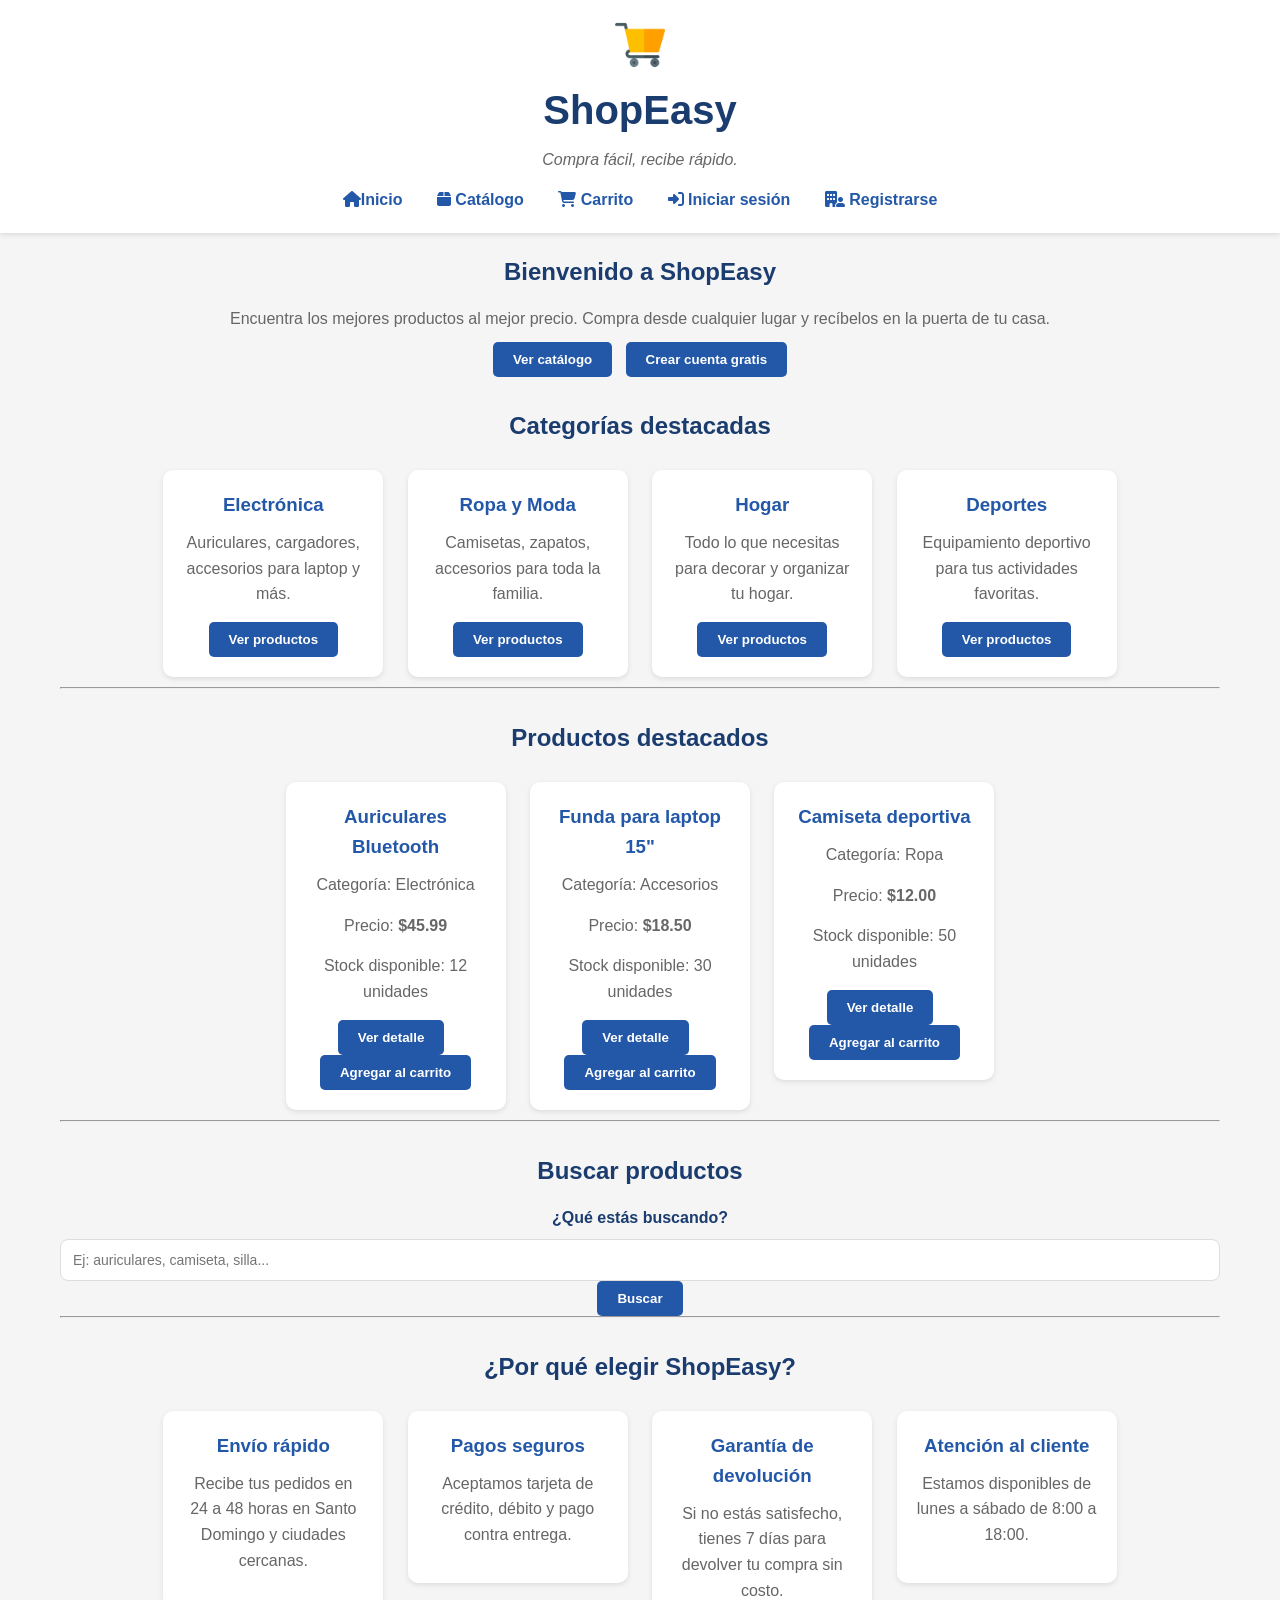
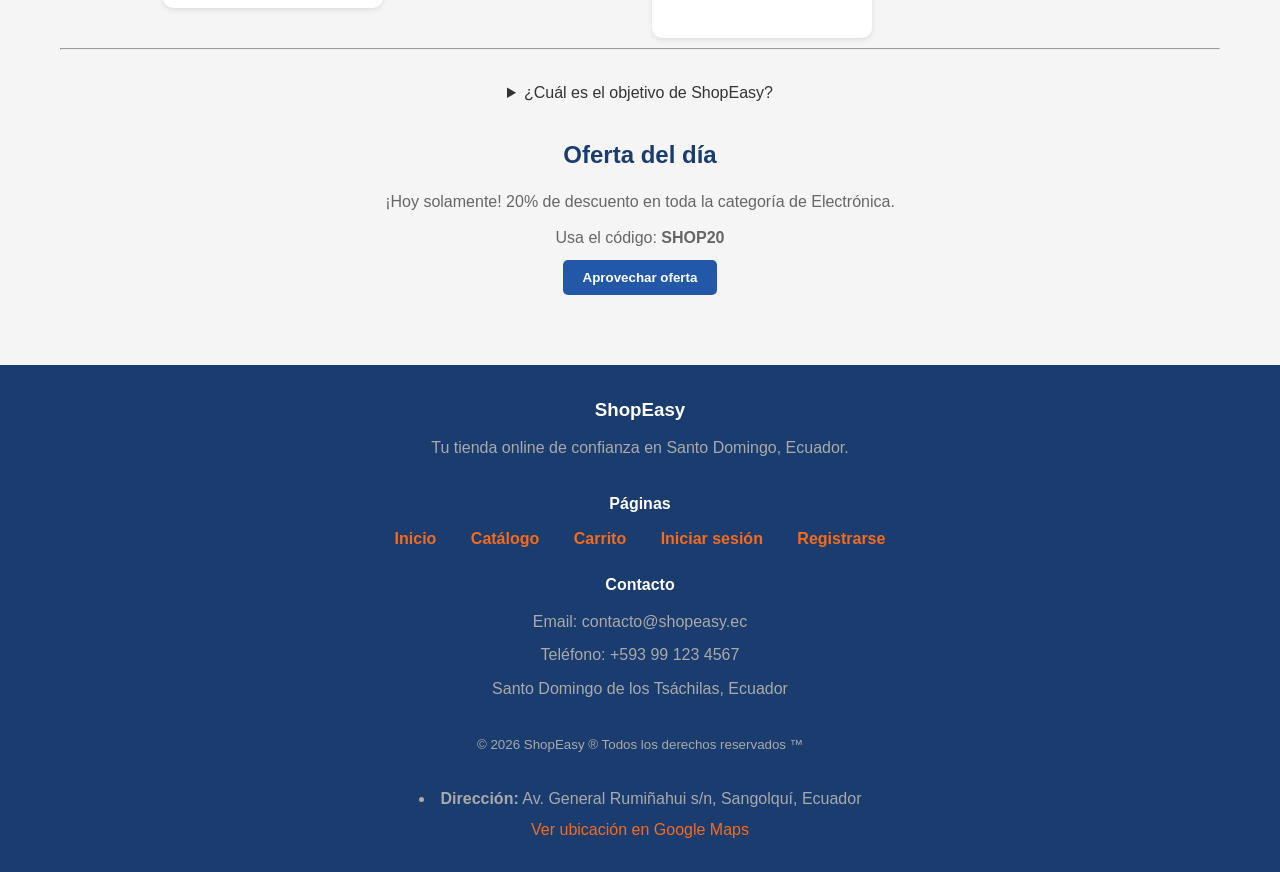
==== home.html @ 2f23898e "Se migra a css externo general.css" ====
<!DOCTYPE html>
<html lang="es">

<head>
  <meta charset="UTF-8" />
  <meta name="viewport" content="width=device-width, initial-scale=1.0" />
  <title>ShopEasy - Página de Inicio</title>
  <link rel="icon" href="/img/icon/carrito-de-compras.png">
  <link rel="stylesheet" href="https://cdnjs.cloudflare.com/ajax/libs/font-awesome/6.5.0/css/all.min.css">
  <link rel="stylesheet" href="../css/general.css">
</head>

<body>

  <!-- ENCABEZADO / NAVEGACIÓN -->
  <header>
    <!-- Icono de carrito pequeño encima del formulario -->
    <div class="logo-contenido">
      <img src="../img/logoCarritoShopEasy.png" alt="Logo carrito ShopEasy" />
    </div>
    <h1>ShopEasy</h1>
    <p><em>Compra fácil, recibe rápido.</em></p>
    <nav>
      <ul>
        <li><a href="#"><i class="fa-solid fa-house"></i>Inicio</a></li>
        <li><a href="../catalogo/catalogo.html"><i class="fa-solid fa-box"></i> Catálogo</a></li>
        <li><a href="../carrito/carrito.html"><i class="fa-solid fa-cart-shopping"></i> Carrito</a></li>
        <li><a href="../login/login.html"><i class="fa-solid fa-right-to-bracket"></i> Iniciar sesión</a></li>
        <li><a href="../registro/registro.html"><i class="fa-solid fa-building-user"></i> Registrarse</a></li>
      </ul>
    </nav>
  </header>

  <!-- CONTENIDO PRINCIPAL -->
  <main>

    <!-- SECCIÓN HERO / BIENVENIDA -->
    <section class="hero">
      <h2>Bienvenido a ShopEasy</h2>
      <p>Encuentra los mejores productos al mejor precio. Compra desde cualquier lugar y recíbelos en la puerta de tu
        casa.</p>
      <button><a href="../catalogo/catalogo.html">Ver catálogo</a></button>
      &nbsp;
      <button><a href="../registro/registro.html">Crear cuenta gratis</a></button>
    </section>

    <!-- SECCIÓN CATEGORÍAS -->
    <section class="categorias">
      <h2>Categorías destacadas</h2>

      <div>
        <article>
          <h3>Electrónica</h3>
          <p>Auriculares, cargadores, accesorios para laptop y más.</p>
          <button><a href="../catalogo/catalogo.html">Ver productos</a></button>
        </article>

        <article>
          <h3>Ropa y Moda</h3>
          <p>Camisetas, zapatos, accesorios para toda la familia.</p>
          <button><a href="../catalogo/catalogo.html">Ver productos</a></button>
        </article>

        <article>
          <h3>Hogar</h3>
          <p>Todo lo que necesitas para decorar y organizar tu hogar.</p>
          <button><a href="../catalogo/catalogo.html">Ver productos</a></button>
        </article>

        <article>
          <h3>Deportes</h3>
          <p>Equipamiento deportivo para tus actividades favoritas.</p>
          <button><a href="../catalogo/catalogo.html">Ver productos</a></button>
        </article>
      </div>
      <hr>
    </section>

    <!-- SECCIÓN PRODUCTOS DESTACADOS -->
    <section class="productos-destacados">
      <h2>Productos destacados</h2>

      <div>
        <article>
          <h3>Auriculares Bluetooth</h3>
          <p>Categoría: Electrónica</p>
          <p>Precio: <strong>$45.99</strong></p>
          <p>Stock disponible: 12 unidades</p>
          <button><a href="#">Ver detalle</a></button>
          &nbsp;
          <button><a href="#carrito.html?agregar=501">Agregar al carrito</a></button>
        </article>

        <article>
          <h3>Funda para laptop 15"</h3>
          <p>Categoría: Accesorios</p>
          <p>Precio: <strong>$18.50</strong></p>
          <p>Stock disponible: 30 unidades</p>
          <button><a href="#">Ver detalle</a></button>
          &nbsp;
          <button><a href="#carrito.html?agregar=501">Agregar al carrito</a></button>
        </article>

        <article>
          <h3>Camiseta deportiva</h3>
          <p>Categoría: Ropa</p>
          <p>Precio: <strong>$12.00</strong></p>
          <p>Stock disponible: 50 unidades</p>
          <button><a href="#">Ver detalle</a></button>
          &nbsp;
          <button><a href="#carrito.html?agregar=501">Agregar al
              carrito</a></button>
        </article>
      </div>
      <hr />
    </section>

    <!-- SECCIÓN BÚSQUEDA -->
    <section class="busqueda-home">
      <h2>Buscar productos</h2>
      <form action="../catalogo/catalogo.html" method="get">
        <label for="busqueda">¿Qué estás buscando?</label>
        <input type="search" id="busqueda" name="q" placeholder="Ej: auriculares, camiseta, silla..." />
        <button type="submit">Buscar</button>
      </form>
      <hr />
    </section>

    <!-- SECCIÓN POR QUÉ ELEGIRNOS -->
    <section class="seccion-elegirnos-home">
      <h2>¿Por qué elegir ShopEasy?</h2>

      <div>
        <article>
          <h3>Envío rápido</h3>
          <p>Recibe tus pedidos en 24 a 48 horas en Santo Domingo y ciudades cercanas.
          </p>
        </article>

        <article>
          <h3>Pagos seguros</h3>
          <p>Aceptamos tarjeta de crédito, débito y pago contra entrega.</p>
        </article>

        <article>
          <h3>Garantía de devolución</h3>
          <p>Si no estás satisfecho, tienes 7 días para devolver tu compra sin costo.
          </p>
        </article>

        <article>
          <h3>Atención al cliente</h3>
          <p>Estamos disponibles de lunes a sábado de 8:00 a 18:00.</p>
        </article>
      </div>
      <hr />
    </section>

    <!-- SECCIÓN INFORMACIÓN -->
    <section>
      <details>
        <summary>¿Cuál es el objetivo de ShopEasy?</summary>

        <p>
          El presente proyecto tiene como objetivo facilitar las compras online
          de forma rápida, segura y accesible para todos los usuarios.
        </p>
      </details>
    </section>

    <!-- SECCIÓN OFERTA ESPECIAL -->
    <section class="seccion-oferta-home">
      <h2>Oferta del día</h2>
      <p>¡Hoy solamente! 20% de descuento en toda la categoría de Electrónica.</p>
      <p>Usa el código: <strong>SHOP20</strong></p>
      <button><a href="../catalogo/catalogo.html?categoria=electronica">Aprovechar oferta</a></button>
    </section>

  </main>

  <!-- PIE DE PÁGINA -->
  <footer>
    <section class="footer-home">
      <h3>ShopEasy</h3>
      <p>Tu tienda online de confianza en Santo Domingo, Ecuador.</p>
    </section>

    <nav>
      <h4>Páginas</h4>
      <ul>
        <li><a href="#">Inicio</a></li>
        <li><a href="../catalogo/catalogo.html">Catálogo</a></li>
        <li><a href="../carrito/carrito.html">Carrito</a></li>
        <li><a href="../login/login.html">Iniciar sesión</a></li>
        <li><a href="../registro/registro.html">Registrarse</a></li>
      </ul>
    </nav>

    <section>
      <h4>Contacto</h4>
      <address>
        <p>Email: <a href="mailto:contacto@shopeasy.ec">contacto@shopeasy.ec</a></p>
        <p>Teléfono: <a href="tel:+593991234567">+593 99 123 4567</a></p>
        <p>Santo Domingo de los Tsáchilas, Ecuador</p>
      </address>
    </section>

    <small>
      <p>
        &copy; 2026 ShopEasy &reg; Todos los derechos reservados &trade;
      </p>
    </small>
    <br>
    <li><strong>Dirección:</strong> Av. General Rumiñahui s/n, Sangolquí, Ecuador</li>
    <a href="https://maps.app.goo.gl/a683TKhX5CdoCRYu8" target="_blank"> Ver ubicación en Google Maps</a>
  </footer>

</body>

</html>
---- css/general.css ----
/* ============================================================
   PALETA DE COLORES — ShopEasy
   ============================================================

   COLORES PRINCIPALES
   #2a1a6e   Morado principal     → logo, encabezados destacados
   #1a3c6e   Azul principal       → header, footer, h2
   #2358a8   Azul medio           → nav links, h3, botones secundarios
   #f76b1c   Naranja              → botón principal, hover, borde footer
   #5b2ae8   Morado hover         → efecto hover en elementos morados

   COLORES SECUNDARIOS
   #f0f4ff   Azul claro           → fondos de sección suaves
   #f3f0ff   Lila claro           → fondos alternativos suaves

   COLORES DE ESTADO
   #1a6b35   Verde                → precios, "en stock", badge disponible
   #d4edda   Verde fondo          → fondo badge disponible
   #c0392b   Rojo                 → eliminar, campos obligatorios, badge agotado
   #f8d7da   Rojo fondo           → fondo badge agotado
   #856404   Amarillo             → badge "últimas unidades"
   #fff3cd   Amarillo fondo       → fondo badge últimas unidades

   ESCALA DE GRISES
   #f5f5f5   Fondo                → fondo body
   #dddddd   Borde                → bordes de inputs, tablas
   #eeeeee   Borde suave          → separadores, divisores
   #333333   Texto                → texto principal
   #666666   Texto secundario     → párrafos, descripciones
   #888888   Texto suave          → figcaption, placeholders
   #aaaaaa   Texto disabled       → elementos deshabilitados

   ============================================================ */

/* ============================================================
   BLOQUE 1: CONFIGURACIÓN GENERAL
   Selector universal, body, fuente, fondo, color e interlineado.
   ============================================================ */

* {
    box-sizing: border-box;
    margin: 0;
    padding: 0;
}

body {
    font-family: Arial, Helvetica, sans-serif;
    background-color: #f5f5f5;
    color: #333333;
    line-height: 1.6;
}

/* ============================================================
   BLOQUE 2: TÍTULOS, PÁRRAFOS Y ENLACES
   Estilos para h1, h2, h3, p, a y a:hover.
   ============================================================ */

h1 {
    font-size: 2.5em;
    color: #1a3c6e;
    margin-bottom: 5px;
}

h2 {
    color: #1a3c6e;
    margin-bottom: 15px;
}

h3 {
    color: #2358a8;
    margin-bottom: 10px;
}

h4 {
    margin-bottom: 10px;
}

p {
    margin-bottom: 10px;
    color: #666666;
}

a {
    color: #2358a8;
    text-decoration: none;
}

a:hover {
    color: #f76b1c;
    text-decoration: underline;
}

/* ============================================================
   BLOQUE 3: ELEMENTOS SEMÁNTICOS PRINCIPALES
   Estilos para header, nav, main, section, article, aside y footer.
   ============================================================ */

header {
    background-color: #ffffff;
    padding: 20px;
    text-align: center;
    box-shadow: 0 2px 5px #dddddd;
}

header p {
    color: #666666;
    font-style: italic;
    margin-bottom: 15px;
}

main {
    max-width: 1200px;
    margin: 0 auto;
    padding: 20px;
    text-align: center;
}

section {
    margin-bottom: 30px;
}

article {
    background-color: #ffffff;
    padding: 20px;
    border-radius: 10px;
    box-shadow: 0 2px 5px #dddddd;
}

aside {
    background-color: #ffffff;
    padding: 15px;
    border-radius: 10px;
    box-shadow: 0 2px 5px #dddddd;
    width: 280px;
}

footer {
    background-color: #1a3c6e;
    color: #ffffff;
    padding: 30px 20px;
    margin-top: 20px;
    text-align: center;
}

/* ============================================================
   BLOQUE 4: MENÚ DE NAVEGACIÓN
   Estilos para nav, nav a y nav a:hover.
   ============================================================ */

nav ul {
    list-style: none;
    padding: 0;
    margin: 0;
}

nav li {
    display: inline;
    margin: 0 15px;
}

nav a {
    color: #2358a8;
    text-decoration: none;
    font-weight: bold;
}

nav a:hover {
    color: #f76b1c;
    text-decoration: none;
}

footer nav {
    margin-bottom: 20px;
}

footer nav a {
    color: #f76b1c;
}

footer nav a:hover {
    color: #ffffff;
}

/* ============================================================
   BLOQUE 5: CONTENIDO Y SECCIONES
   Estilos para main, section, article y aside.
   ============================================================ */

section article {
    width: 220px;
    display: inline-block;
    vertical-align: top;
    margin: 10px;
}

section article h3 {
    color: #2358a8;
    margin-bottom: 10px;
}

section article p {
    color: #666666;
    margin-bottom: 15px;
}

aside h2 {
    color: #1a3c6e;
    border-bottom: 2px solid #f76b1c;
    padding-bottom: 5px;
}

aside h3 {
    color: #2358a8;
    margin-bottom: 10px;
}

/* ============================================================
   BLOQUE 6: IMÁGENES Y MULTIMEDIA
   Estilos para img, figure, figcaption, video, audio e iframe.
   ============================================================ */

img {
    width: 50px;
    max-width: 100%;
    height: 50px;
    border-radius: 5px;
    display: flexbox;
}

figure {
    margin: 15px 0;
    text-align: center;
}

figcaption {
    font-size: 0.85em;
    color: #888888;
    margin-top: 6px;
    font-style: italic;
}

figure img {
    margin: 0 auto;
    width: 50px;
    height: 50px;
}

video {
    max-width: 100%;
    border-radius: 8px;
    display: block;
    margin: 10px auto;
}

audio {
    width: 100%;
    margin: 10px 0;
}

iframe {
    width: 100%;
    border: none;
    border-radius: 8px;
}

/* ============================================================
   BLOQUE 7: LISTAS
   Estilos para ul, ol y li.
   ============================================================ */

ul {
    list-style: none;
    padding: 0;
    margin: 0;
}

ol {
    padding-left: 20px;
    margin-bottom: 10px;
}

li {
    margin-bottom: 5px;
    color: #aaaaaa;
    line-height: 1.6;
}

/* ============================================================
   BLOQUE 8: FORMULARIOS
   Estilos para form, label, input, textarea, select y button.
   ============================================================ */

form {
    width: 100%;
}

label {
    display: block;
    font-weight: bold;
    color: #1a3c6e;
    margin-bottom: 8px;
    cursor: pointer;
}

input {
    padding: 12px;
    border: 1px solid #dddddd;
    border-radius: 8px;
    font-size: 14px;
    font-family: inherit;
    background-color: #ffffff;
    color: #333333;
    width: 100%;
    box-sizing: border-box;
}

input:hover {
    border-color: #2358a8;
}

textarea {
    width: 100%;
    padding: 12px;
    border: 1px solid #dddddd;
    border-radius: 8px;
    font-size: 14px;
    font-family: inherit;
    background-color: #ffffff;
    color: #333333;
    resize: vertical;
    min-height: 80px;
    box-sizing: border-box;
}

textarea:hover {
    border-color: #2358a8;
}

select {
    width: 100%;
    padding: 12px;
    border: 1px solid #dddddd;
    border-radius: 8px;
    font-family: inherit;
    background-color: #ffffff;
    color: #333333;
    cursor: pointer;
    box-sizing: border-box;
}

select:hover {
    border-color: #2358a8;
}

button {
    background-color: #2358a8;
    color: #ffffff;
    border: none;
    padding: 10px 20px;
    border-radius: 5px;
    font-family: inherit;
    font-weight: bold;
    cursor: pointer;
}

button a {
    color: #ffffff;
}

button:hover {
    background-color: #1a3c6e;
}


fieldset {
    border: 2px solid #eeeeee;
    border-radius: 10px;
    padding: 20px;
    margin-bottom: 25px;
}

legend {
    font-weight: bold;
    color: #1a3c6e;
    padding: 0 10px;
}

/* ============================================================
   BLOQUE 9: TABLAS
   Estilos para table, thead, tbody, tr, th y td.
   ============================================================ */

table {
    width: 100%;
    border-collapse: collapse;
    background-color: #ffffff;
    border-radius: 10px;
    overflow: hidden;
    box-shadow: 0 2px 8px #dddddd;
    margin-bottom: 20px;
}

thead {
    background-color: #2358a8;
    color: #ffffff;
}

thead th {
    padding: 12px;
    text-align: left;
    color: #ffffff;
}

tbody tr {
    border-bottom: 1px solid #dddddd;
}

tbody tr:hover {
    background-color: #f0f4ff;
}

th {
    font-weight: bold;
    padding: 12px;
    color: #1a3c6e;
    text-align: left;
}

td {
    padding: 12px;
    color: #666666;
}

/* ============================================================
   BLOQUE 10: PIE DE PÁGINA
   Estilos para footer, footer p y footer address.
   ============================================================ */

footer h3 {
    color: #ffffff;
    margin-bottom: 10px;
}

footer h4 {
    color: #ffffff;
    margin-bottom: 10px;
}

footer p {
    color: #aaaaaa;
    margin-bottom: 5px;
}

footer a {
    color: #f76b1c;
    text-decoration: none;
}

footer a:hover {
    color: #ffffff;
    text-decoration: underline;
}

footer address {
    font-style: normal;
    color: #aaaaaa;
    line-height: 1.8;
}

footer address a {
    color: #aaaaaa;
}

footer address a:hover {
    color: #f76b1c;
}

footer small {
    color: #aaaaaa;
}
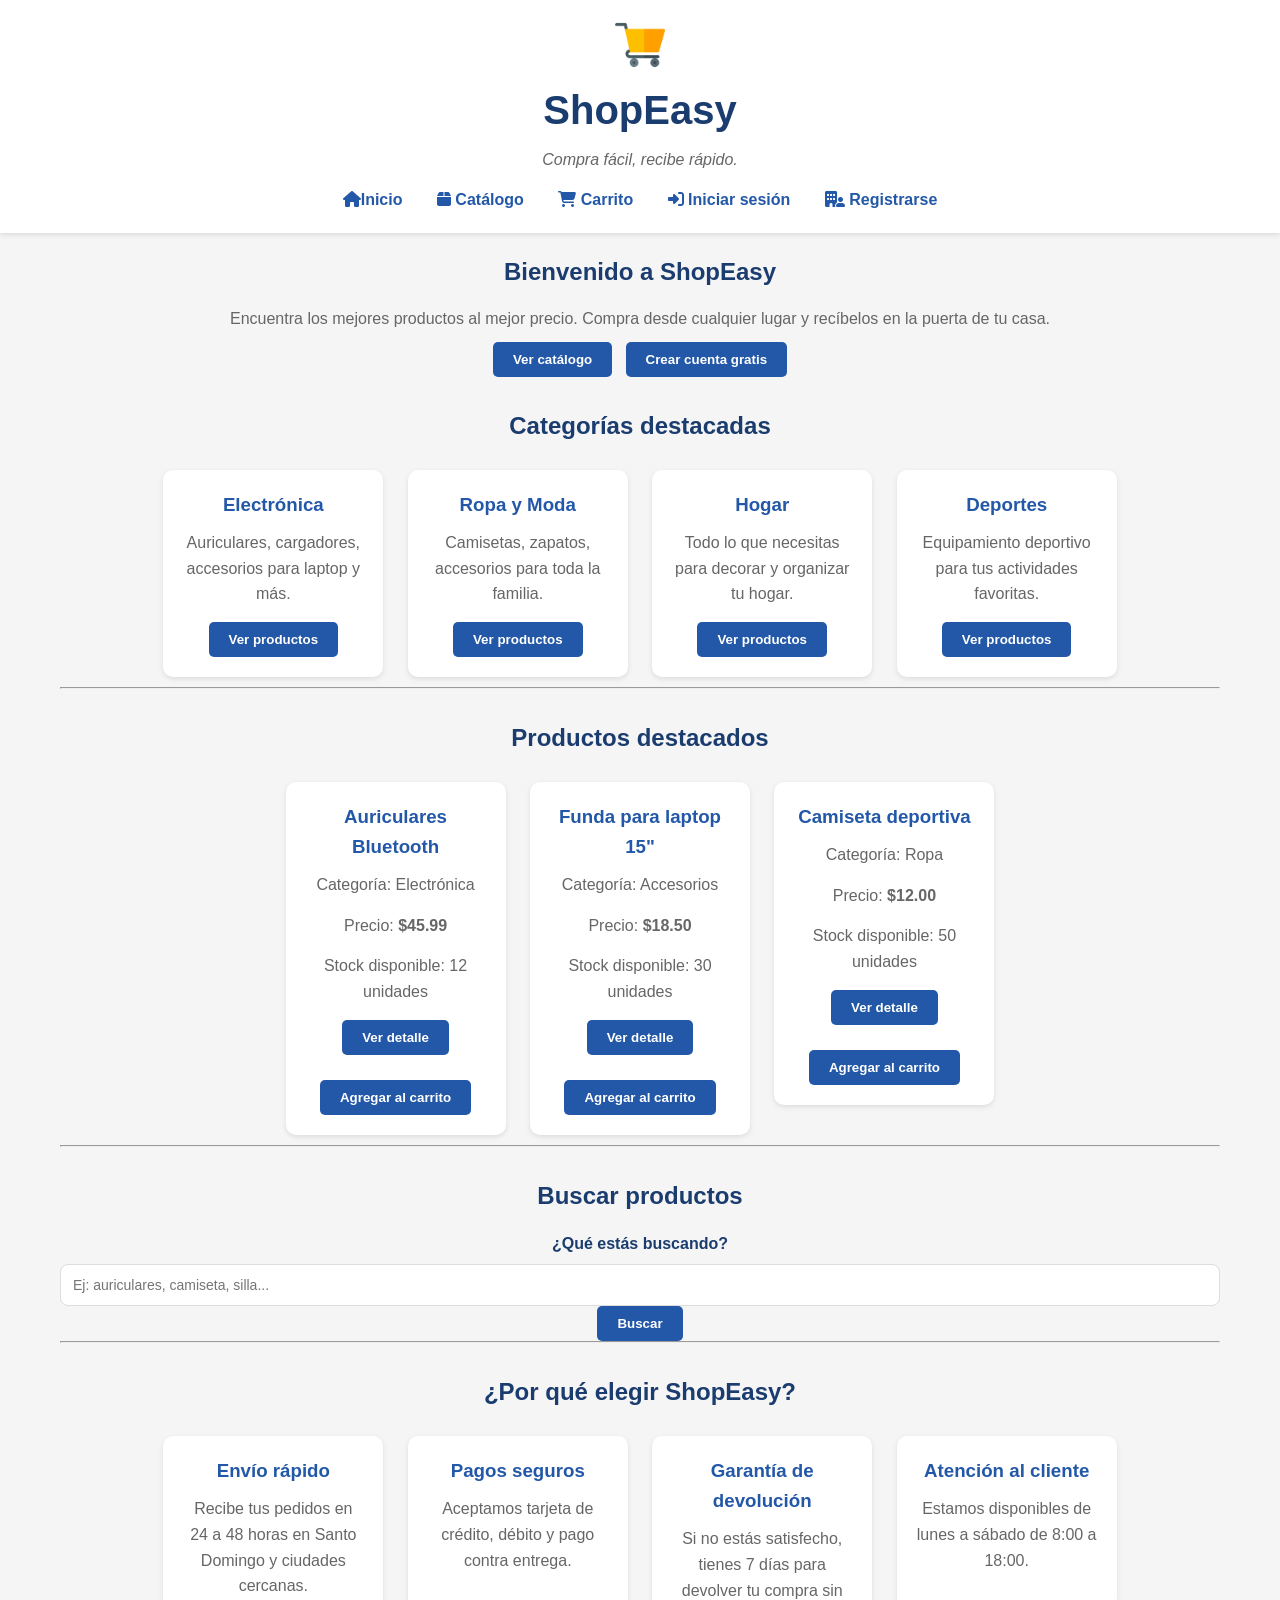
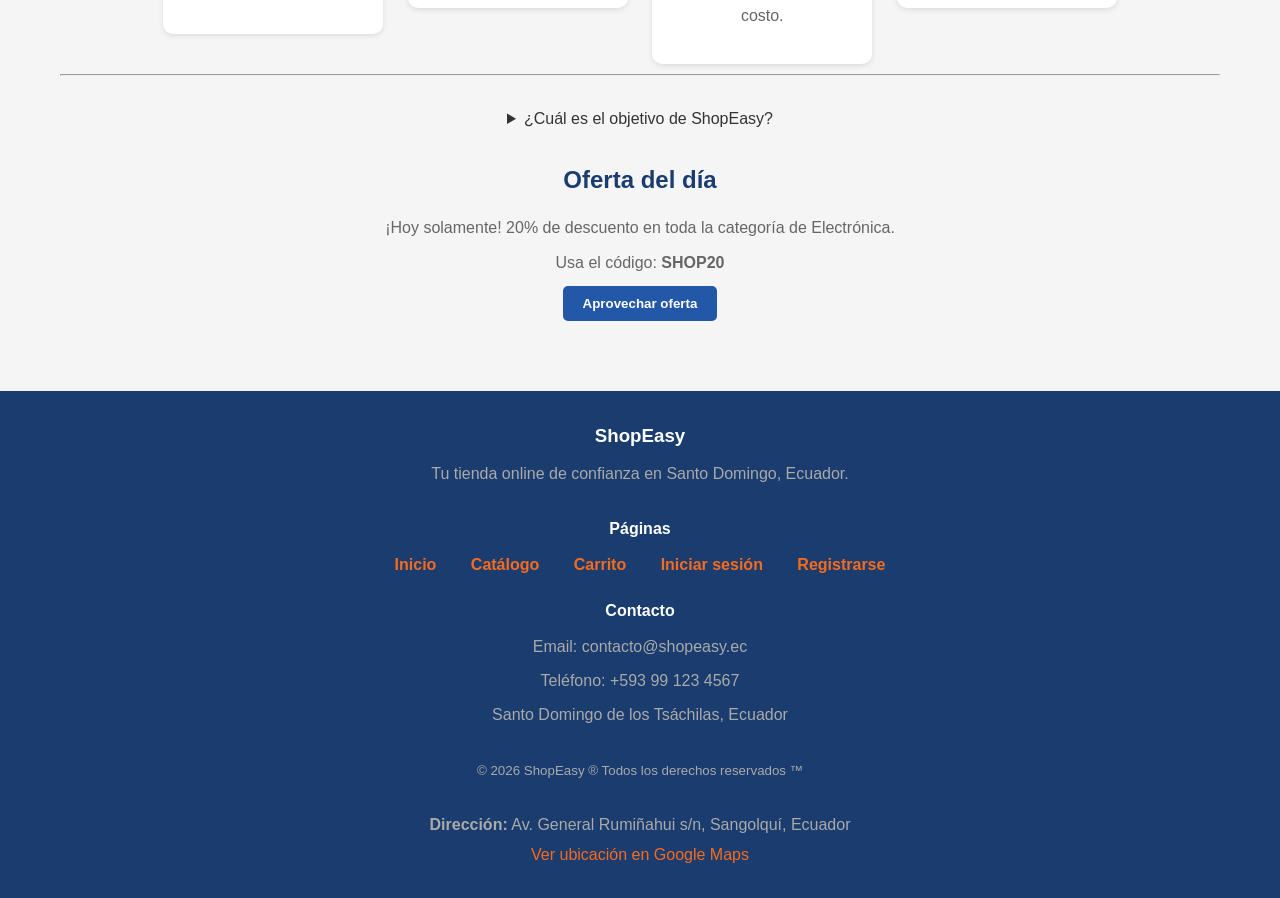
==== commit 94a9be23: "Mejoras en css" ====
--- a/home.html
+++ b/home.html
@@ -7,7 +7,7 @@
   <title>ShopEasy - Página de Inicio</title>
   <link rel="icon" href="/img/icon/carrito-de-compras.png">
   <link rel="stylesheet" href="https://cdnjs.cloudflare.com/ajax/libs/font-awesome/6.5.0/css/all.min.css">
-  <link rel="stylesheet" href="../css/general.css">
+  <link rel="stylesheet" href="css/general.css">
 </head>
 
 <body>
@@ -86,8 +86,7 @@
           <p>Categoría: Electrónica</p>
           <p>Precio: <strong>$45.99</strong></p>
           <p>Stock disponible: 12 unidades</p>
-          <button><a href="#">Ver detalle</a></button>
-          &nbsp;
+          <button><a href="#">Ver detalle</a></button><br><br>
           <button><a href="#carrito.html?agregar=501">Agregar al carrito</a></button>
         </article>
 
@@ -96,8 +95,7 @@
           <p>Categoría: Accesorios</p>
           <p>Precio: <strong>$18.50</strong></p>
           <p>Stock disponible: 30 unidades</p>
-          <button><a href="#">Ver detalle</a></button>
-          &nbsp;
+          <button><a href="#">Ver detalle</a></button><br><br>
           <button><a href="#carrito.html?agregar=501">Agregar al carrito</a></button>
         </article>
 
@@ -106,10 +104,8 @@
           <p>Categoría: Ropa</p>
           <p>Precio: <strong>$12.00</strong></p>
           <p>Stock disponible: 50 unidades</p>
-          <button><a href="#">Ver detalle</a></button>
-          &nbsp;
-          <button><a href="#carrito.html?agregar=501">Agregar al
-              carrito</a></button>
+          <button><a href="#">Ver detalle</a></button><br><br>
+          <button><a href="#carrito.html?agregar=501">Agregar al carrito</a></button>
         </article>
       </div>
       <hr />
--- a/css/general.css
+++ b/css/general.css
@@ -283,6 +283,7 @@
     margin-bottom: 5px;
     color: #aaaaaa;
     line-height: 1.6;
+    list-style: none;
 }
 
 /* ============================================================
@@ -295,7 +296,7 @@
 }
 
 label {
-    display: block;
+    display: inline-block;
     font-weight: bold;
     color: #1a3c6e;
     margin-bottom: 8px;
@@ -312,10 +313,6 @@
     color: #333333;
     width: 100%;
     box-sizing: border-box;
-}
-
-input:hover {
-    border-color: #2358a8;
 }
 
 textarea {
@@ -377,12 +374,17 @@
     border-radius: 10px;
     padding: 20px;
     margin-bottom: 25px;
+    display: block;
 }
 
 legend {
     font-weight: bold;
     color: #1a3c6e;
     padding: 0 10px;
+}
+
+abbr {
+    color: #bb0000;
 }
 
 /* ============================================================
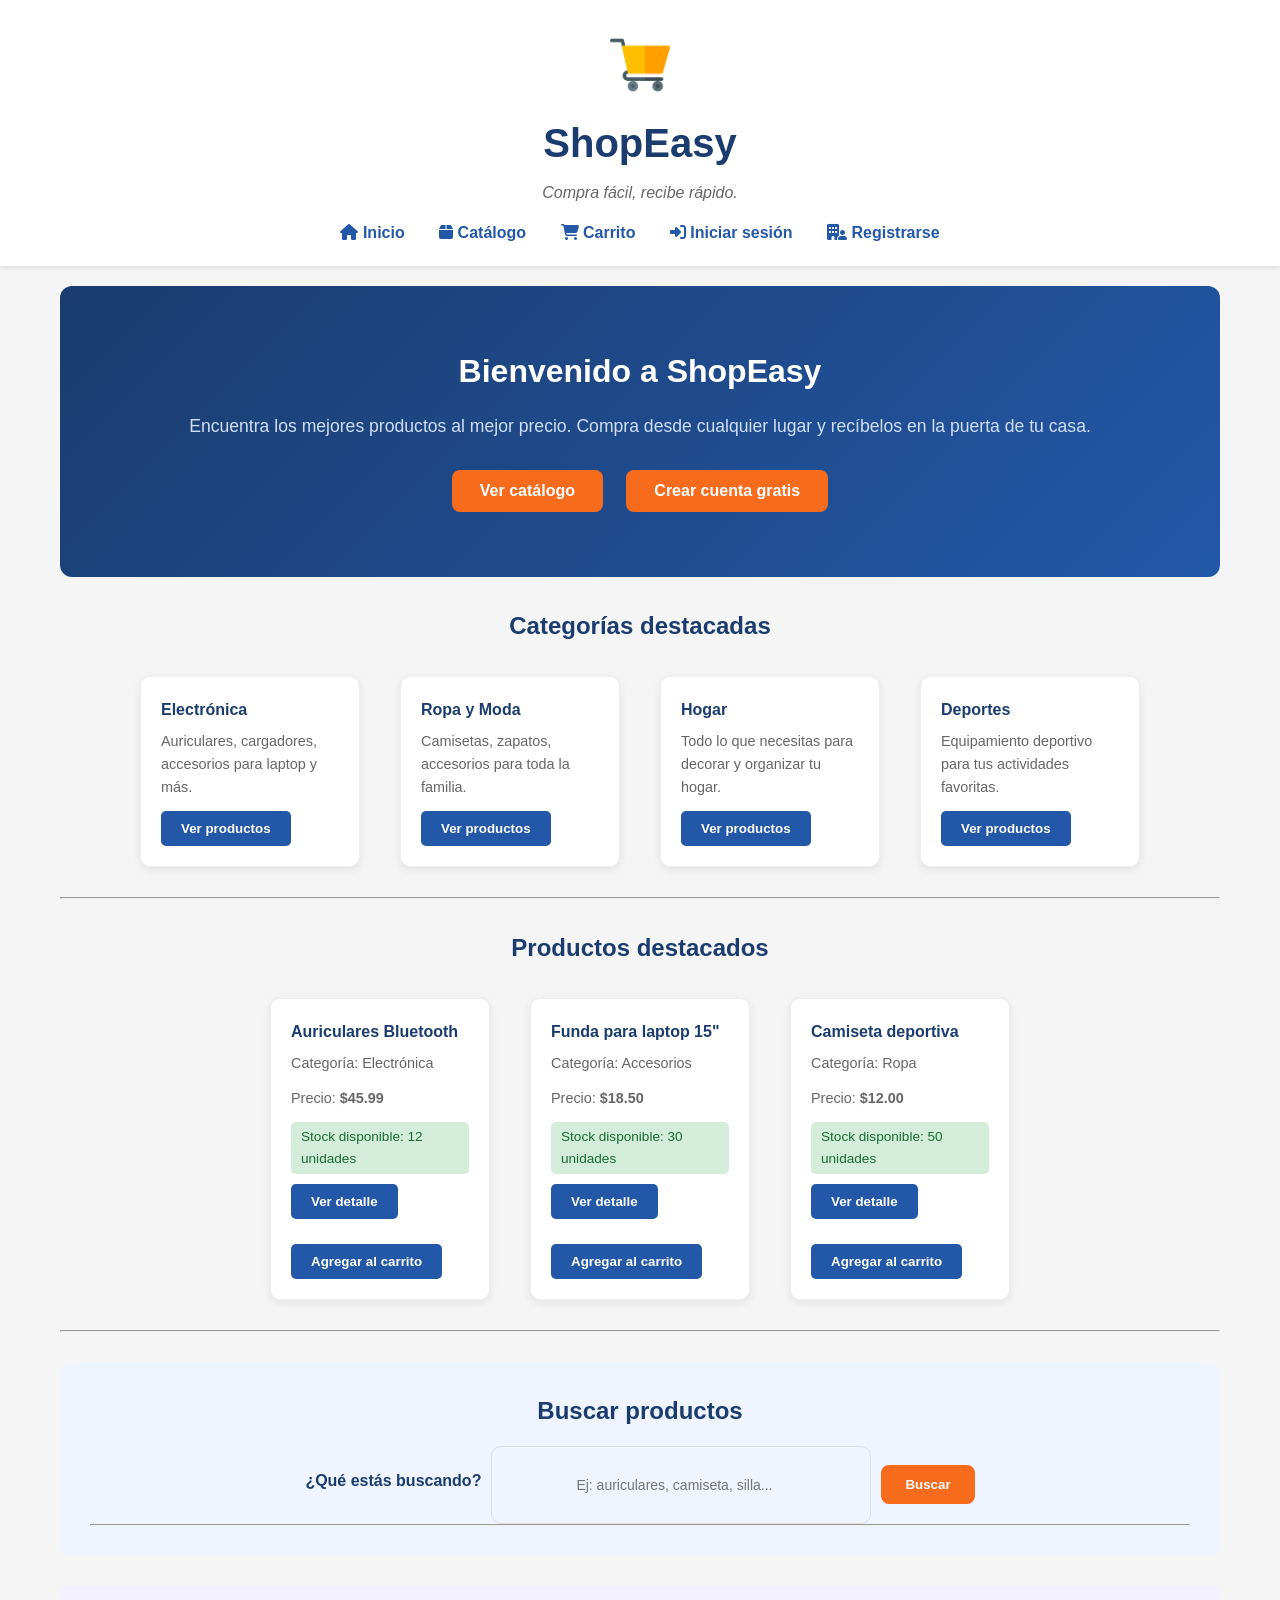
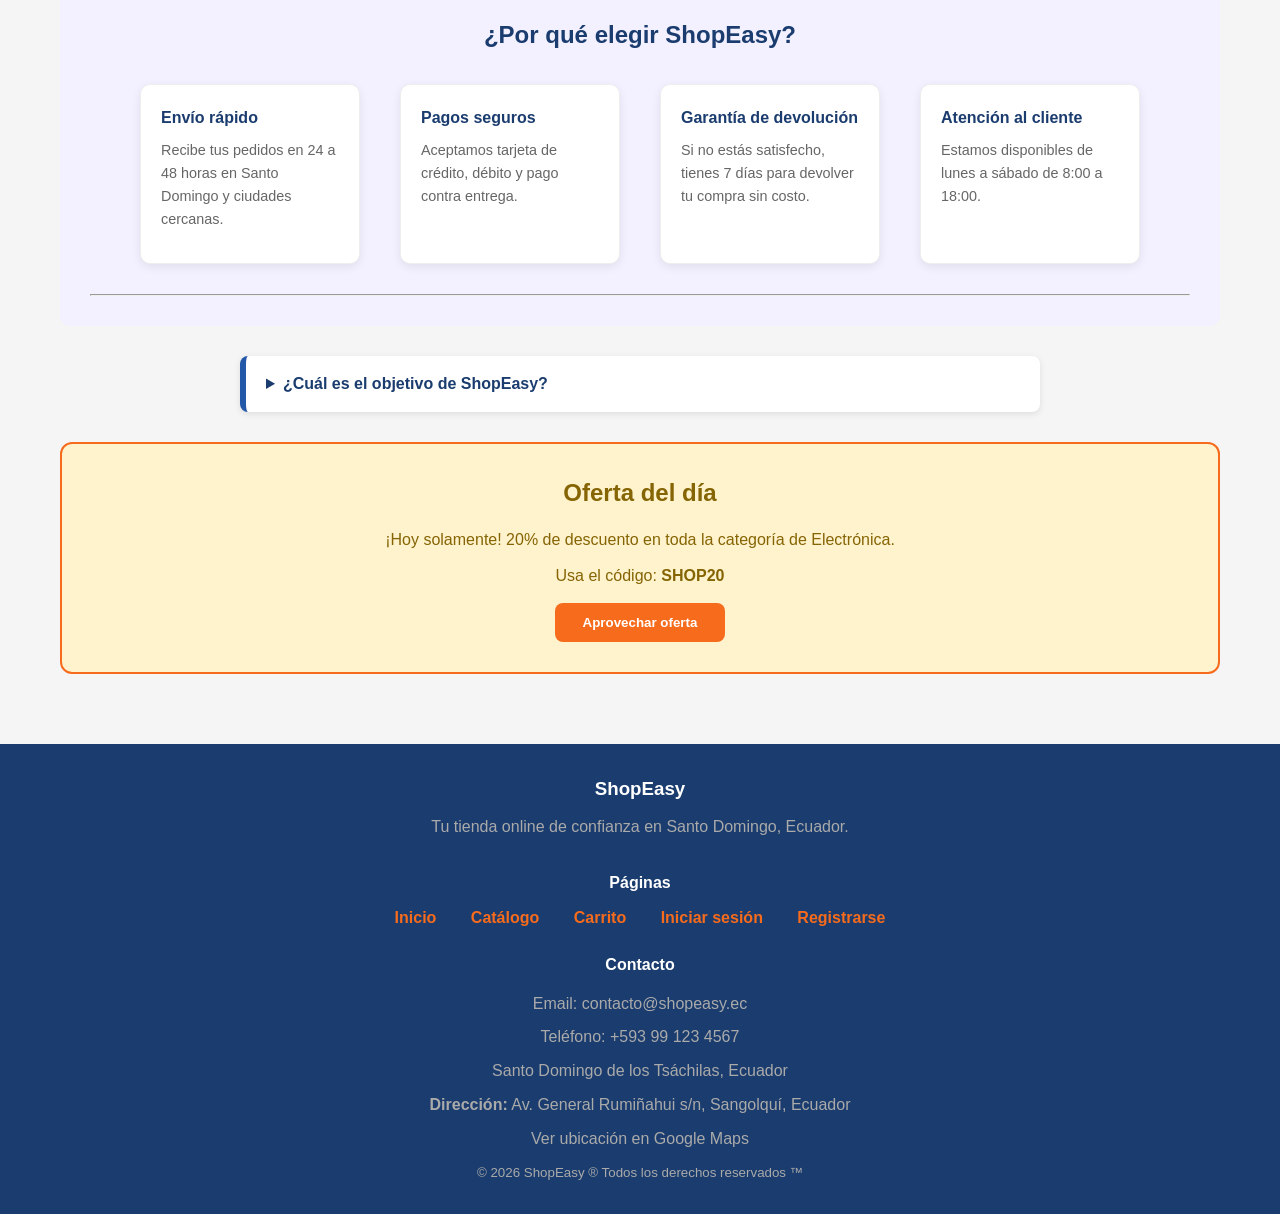
==== commit 9e275abc: "Se crean los css para cada html partiendo del general" ====
--- a/home.html
+++ b/home.html
@@ -5,28 +5,28 @@
   <meta charset="UTF-8" />
   <meta name="viewport" content="width=device-width, initial-scale=1.0" />
   <title>ShopEasy - Página de Inicio</title>
-  <link rel="icon" href="/img/icon/carrito-de-compras.png">
+  <link rel="icon" href="img/icon/carrito-de-compras.png">
   <link rel="stylesheet" href="https://cdnjs.cloudflare.com/ajax/libs/font-awesome/6.5.0/css/all.min.css">
   <link rel="stylesheet" href="css/general.css">
+  <link rel="stylesheet" href="css/home.css">
 </head>
 
 <body>
 
   <!-- ENCABEZADO / NAVEGACIÓN -->
   <header>
-    <!-- Icono de carrito pequeño encima del formulario -->
-    <div class="logo-contenido">
-      <img src="../img/logoCarritoShopEasy.png" alt="Logo carrito ShopEasy" />
-    </div>
+    <figure class="logo-contenido">
+      <img src="img/logoCarritoShopEasy.png" alt="Logo carrito ShopEasy" />
+    </figure>
     <h1>ShopEasy</h1>
     <p><em>Compra fácil, recibe rápido.</em></p>
     <nav>
       <ul>
-        <li><a href="#"><i class="fa-solid fa-house"></i>Inicio</a></li>
-        <li><a href="../catalogo/catalogo.html"><i class="fa-solid fa-box"></i> Catálogo</a></li>
-        <li><a href="../carrito/carrito.html"><i class="fa-solid fa-cart-shopping"></i> Carrito</a></li>
-        <li><a href="../login/login.html"><i class="fa-solid fa-right-to-bracket"></i> Iniciar sesión</a></li>
-        <li><a href="../registro/registro.html"><i class="fa-solid fa-building-user"></i> Registrarse</a></li>
+        <li><a href="#"><i class="fa-solid fa-house"></i> Inicio</a></li>
+        <li><a href="catalogo/catalogo.html"><i class="fa-solid fa-box"></i> Catálogo</a></li>
+        <li><a href="carrito/carrito.html"><i class="fa-solid fa-cart-shopping"></i> Carrito</a></li>
+        <li><a href="login/login.html"><i class="fa-solid fa-right-to-bracket"></i> Iniciar sesión</a></li>
+        <li><a href="registro/registro.html"><i class="fa-solid fa-building-user"></i> Registrarse</a></li>
       </ul>
     </nav>
   </header>
@@ -35,86 +35,85 @@
   <main>
 
     <!-- SECCIÓN HERO / BIENVENIDA -->
-    <section class="hero">
+    <section id="presentacion">
       <h2>Bienvenido a ShopEasy</h2>
-      <p>Encuentra los mejores productos al mejor precio. Compra desde cualquier lugar y recíbelos en la puerta de tu
-        casa.</p>
-      <button><a href="../catalogo/catalogo.html">Ver catálogo</a></button>
+      <p>Encuentra los mejores productos al mejor precio. Compra desde cualquier lugar y recíbelos en la puerta de tu casa.</p>
+      <button><a href="catalogo/catalogo.html">Ver catálogo</a></button>
       &nbsp;
-      <button><a href="../registro/registro.html">Crear cuenta gratis</a></button>
+      <button><a href="registro/registro.html">Crear cuenta gratis</a></button>
     </section>
 
     <!-- SECCIÓN CATEGORÍAS -->
-    <section class="categorias">
+    <section id="categorias">
       <h2>Categorías destacadas</h2>
 
-      <div>
-        <article>
+      <section class="grupo-tarjetas">
+        <article class="tarjeta">
           <h3>Electrónica</h3>
           <p>Auriculares, cargadores, accesorios para laptop y más.</p>
-          <button><a href="../catalogo/catalogo.html">Ver productos</a></button>
-        </article>
-
-        <article>
+          <button><a href="catalogo/catalogo.html">Ver productos</a></button>
+        </article>
+
+        <article class="tarjeta">
           <h3>Ropa y Moda</h3>
           <p>Camisetas, zapatos, accesorios para toda la familia.</p>
-          <button><a href="../catalogo/catalogo.html">Ver productos</a></button>
-        </article>
-
-        <article>
+          <button><a href="catalogo/catalogo.html">Ver productos</a></button>
+        </article>
+
+        <article class="tarjeta">
           <h3>Hogar</h3>
           <p>Todo lo que necesitas para decorar y organizar tu hogar.</p>
-          <button><a href="../catalogo/catalogo.html">Ver productos</a></button>
-        </article>
-
-        <article>
+          <button><a href="catalogo/catalogo.html">Ver productos</a></button>
+        </article>
+
+        <article class="tarjeta">
           <h3>Deportes</h3>
           <p>Equipamiento deportivo para tus actividades favoritas.</p>
-          <button><a href="../catalogo/catalogo.html">Ver productos</a></button>
-        </article>
-      </div>
+          <button><a href="catalogo/catalogo.html">Ver productos</a></button>
+        </article>
+      </section>
       <hr>
     </section>
 
     <!-- SECCIÓN PRODUCTOS DESTACADOS -->
-    <section class="productos-destacados">
+    <section id="productos-destacados">
       <h2>Productos destacados</h2>
 
-      <div>
-        <article>
+      <section class="grupo-tarjetas">
+        <article class="tarjeta">
           <h3>Auriculares Bluetooth</h3>
           <p>Categoría: Electrónica</p>
           <p>Precio: <strong>$45.99</strong></p>
-          <p>Stock disponible: 12 unidades</p>
+          <p class="nota">Stock disponible: 12 unidades</p>
           <button><a href="#">Ver detalle</a></button><br><br>
           <button><a href="#carrito.html?agregar=501">Agregar al carrito</a></button>
         </article>
 
-        <article>
+        <article class="tarjeta">
           <h3>Funda para laptop 15"</h3>
           <p>Categoría: Accesorios</p>
           <p>Precio: <strong>$18.50</strong></p>
-          <p>Stock disponible: 30 unidades</p>
+          <p class="nota">Stock disponible: 30 unidades</p>
           <button><a href="#">Ver detalle</a></button><br><br>
           <button><a href="#carrito.html?agregar=501">Agregar al carrito</a></button>
         </article>
 
-        <article>
+        <article class="tarjeta">
           <h3>Camiseta deportiva</h3>
           <p>Categoría: Ropa</p>
           <p>Precio: <strong>$12.00</strong></p>
-          <p>Stock disponible: 50 unidades</p>
+          <p class="nota">Stock disponible: 50 unidades</p>
           <button><a href="#">Ver detalle</a></button><br><br>
           <button><a href="#carrito.html?agregar=501">Agregar al carrito</a></button>
         </article>
-      </div>
+      </section>
       <hr />
     </section>
 
     <!-- SECCIÓN BÚSQUEDA -->
-    <section class="busqueda-home">
+    <section id="busqueda">
       <h2>Buscar productos</h2>
-      <form action="../catalogo/catalogo.html" method="get">
+      <form class="formulario-busqueda" action="catalogo/catalogo.html" method="get">
         <label for="busqueda">¿Qué estás buscando?</label>
         <input type="search" id="busqueda" name="q" placeholder="Ej: auriculares, camiseta, silla..." />
         <button type="submit">Buscar</button>
@@ -123,40 +122,37 @@
     </section>
 
     <!-- SECCIÓN POR QUÉ ELEGIRNOS -->
-    <section class="seccion-elegirnos-home">
+    <section id="elegirnos">
       <h2>¿Por qué elegir ShopEasy?</h2>
 
-      <div>
-        <article>
+      <section class="grupo-tarjetas">
+        <article class="tarjeta">
           <h3>Envío rápido</h3>
-          <p>Recibe tus pedidos en 24 a 48 horas en Santo Domingo y ciudades cercanas.
-          </p>
-        </article>
-
-        <article>
+          <p>Recibe tus pedidos en 24 a 48 horas en Santo Domingo y ciudades cercanas.</p>
+        </article>
+
+        <article class="tarjeta">
           <h3>Pagos seguros</h3>
           <p>Aceptamos tarjeta de crédito, débito y pago contra entrega.</p>
         </article>
 
-        <article>
+        <article class="tarjeta">
           <h3>Garantía de devolución</h3>
-          <p>Si no estás satisfecho, tienes 7 días para devolver tu compra sin costo.
-          </p>
-        </article>
-
-        <article>
+          <p>Si no estás satisfecho, tienes 7 días para devolver tu compra sin costo.</p>
+        </article>
+
+        <article class="tarjeta">
           <h3>Atención al cliente</h3>
           <p>Estamos disponibles de lunes a sábado de 8:00 a 18:00.</p>
         </article>
-      </div>
+      </section>
       <hr />
     </section>
 
     <!-- SECCIÓN INFORMACIÓN -->
-    <section>
+    <section id="objetivo">
       <details>
         <summary>¿Cuál es el objetivo de ShopEasy?</summary>
-
         <p>
           El presente proyecto tiene como objetivo facilitar las compras online
           de forma rápida, segura y accesible para todos los usuarios.
@@ -165,18 +161,18 @@
     </section>
 
     <!-- SECCIÓN OFERTA ESPECIAL -->
-    <section class="seccion-oferta-home">
+    <section id="oferta">
       <h2>Oferta del día</h2>
       <p>¡Hoy solamente! 20% de descuento en toda la categoría de Electrónica.</p>
       <p>Usa el código: <strong>SHOP20</strong></p>
-      <button><a href="../catalogo/catalogo.html?categoria=electronica">Aprovechar oferta</a></button>
+      <button><a href="catalogo/catalogo.html?categoria=electronica">Aprovechar oferta</a></button>
     </section>
 
   </main>
 
   <!-- PIE DE PÁGINA -->
   <footer>
-    <section class="footer-home">
+    <section class="footer-info">
       <h3>ShopEasy</h3>
       <p>Tu tienda online de confianza en Santo Domingo, Ecuador.</p>
     </section>
@@ -185,32 +181,25 @@
       <h4>Páginas</h4>
       <ul>
         <li><a href="#">Inicio</a></li>
-        <li><a href="../catalogo/catalogo.html">Catálogo</a></li>
-        <li><a href="../carrito/carrito.html">Carrito</a></li>
-        <li><a href="../login/login.html">Iniciar sesión</a></li>
-        <li><a href="../registro/registro.html">Registrarse</a></li>
+        <li><a href="catalogo/catalogo.html">Catálogo</a></li>
+        <li><a href="carrito/carrito.html">Carrito</a></li>
+        <li><a href="login/login.html">Iniciar sesión</a></li>
+        <li><a href="registro/registro.html">Registrarse</a></li>
       </ul>
     </nav>
 
-    <section>
+    <address>
       <h4>Contacto</h4>
-      <address>
-        <p>Email: <a href="mailto:contacto@shopeasy.ec">contacto@shopeasy.ec</a></p>
-        <p>Teléfono: <a href="tel:+593991234567">+593 99 123 4567</a></p>
-        <p>Santo Domingo de los Tsáchilas, Ecuador</p>
-      </address>
-    </section>
-
-    <small>
-      <p>
-        &copy; 2026 ShopEasy &reg; Todos los derechos reservados &trade;
-      </p>
-    </small>
-    <br>
-    <li><strong>Dirección:</strong> Av. General Rumiñahui s/n, Sangolquí, Ecuador</li>
-    <a href="https://maps.app.goo.gl/a683TKhX5CdoCRYu8" target="_blank"> Ver ubicación en Google Maps</a>
+      <p>Email: <a href="mailto:contacto@shopeasy.ec">contacto@shopeasy.ec</a></p>
+      <p>Teléfono: <a href="tel:+593991234567">+593 99 123 4567</a></p>
+      <p>Santo Domingo de los Tsáchilas, Ecuador</p>
+      <p><strong>Dirección:</strong> Av. General Rumiñahui s/n, Sangolquí, Ecuador</p>
+      <p><a href="https://maps.app.goo.gl/a683TKhX5CdoCRYu8" target="_blank">Ver ubicación en Google Maps</a></p>
+    </address>
+
+    <small>&copy; 2026 ShopEasy &reg; Todos los derechos reservados &trade;</small>
   </footer>
 
 </body>
 
-</html>+</html>
--- a/css/home.css
+++ b/css/home.css
@@ -0,0 +1,228 @@
+/* ============================================================
+   BLOQUE 1: SECCIÓN PRESENTACIÓN (HERO)
+   Estilos propios de la sección de bienvenida principal.
+   ============================================================ */
+
+#presentacion {
+    background: linear-gradient(135deg, #1a3c6e 0%, #2358a8 100%);
+    color: #ffffff;
+    padding: 60px 30px;
+    border-radius: 12px;
+    margin-bottom: 30px;
+}
+
+#presentacion h2 {
+    color: #ffffff;
+    font-size: 2em;
+    margin-bottom: 15px;
+}
+
+#presentacion p {
+    color: #d0dff5;
+    font-size: 1.1em;
+    margin-bottom: 25px;
+}
+
+#presentacion button {
+    background-color: #f76b1c;
+    color: #ffffff;
+    padding: 12px 28px;
+    font-size: 1em;
+    border-radius: 8px;
+    margin: 5px;
+}
+
+#presentacion button:hover {
+    background-color: #d4590e;
+}
+
+/* ============================================================
+   BLOQUE 2: TARJETAS REUTILIZABLES
+   Estilos para la clase .tarjeta usada en múltiples secciones.
+   ============================================================ */
+
+.grupo-tarjetas {
+    display: flex;
+    flex-wrap: wrap;
+    justify-content: center;
+    gap: 20px;
+    margin: 20px 0;
+}
+
+.tarjeta {
+    width: 220px;
+    background-color: #ffffff;
+    border: 1px solid #eeeeee;
+    border-radius: 10px;
+    padding: 20px;
+    box-shadow: 0 3px 10px rgba(0, 0, 0, 0.08);
+    transition: transform 0.2s ease, box-shadow 0.2s ease;
+    text-align: left;
+}
+
+.tarjeta:hover {
+    transform: translateY(-4px);
+    box-shadow: 0 6px 18px rgba(35, 88, 168, 0.15);
+}
+
+.tarjeta h3 {
+    color: #1a3c6e;
+    margin-bottom: 8px;
+    font-size: 1em;
+}
+
+.tarjeta p {
+    color: #666666;
+    font-size: 0.9em;
+    margin-bottom: 12px;
+}
+
+/* ============================================================
+   BLOQUE 3: NOTA DE STOCK
+   Estilo para párrafos con clase .nota (stock, avisos).
+   ============================================================ */
+
+p.nota {
+    font-size: 0.85em;
+    color: #1a6b35;
+    background-color: #d4edda;
+    border-radius: 5px;
+    padding: 4px 10px;
+    display: inline-block;
+    margin-bottom: 10px;
+}
+
+/* ============================================================
+   BLOQUE 4: SECCIÓN BÚSQUEDA
+   Estilos del formulario de búsqueda en la página de inicio.
+   ============================================================ */
+
+#busqueda {
+    background-color: #f0f4ff;
+    padding: 30px;
+    border-radius: 10px;
+    text-align: center;
+}
+
+#busqueda h2 {
+    margin-bottom: 15px;
+}
+
+.formulario-busqueda {
+    display: flex;
+    flex-wrap: wrap;
+    justify-content: center;
+    align-items: center;
+    gap: 10px;
+}
+
+.formulario-busqueda input[type="search"] {
+    width: 380px;
+    max-width: 100%;
+    padding: 12px;
+    border-radius: 8px;
+    border: 1px solid #dddddd;
+}
+
+.formulario-busqueda button {
+    padding: 12px 24px;
+    background-color: #f76b1c;
+    color: #ffffff;
+    border-radius: 8px;
+}
+
+.formulario-busqueda button:hover {
+    background-color: #d4590e;
+}
+
+/* ============================================================
+   BLOQUE 5: SECCIÓN ¿POR QUÉ ELEGIRNOS?
+   Estilos específicos para la sección de ventajas.
+   ============================================================ */
+
+#elegirnos {
+    background-color: #f3f0ff;
+    padding: 30px;
+    border-radius: 10px;
+}
+
+#elegirnos h2 {
+    margin-bottom: 20px;
+}
+
+/* ============================================================
+   BLOQUE 6: SECCIÓN OBJETIVO (DETAILS/SUMMARY)
+   Estilos para la sección con el elemento details.
+   ============================================================ */
+
+#objetivo {
+    text-align: left;
+    max-width: 800px;
+    margin: 0 auto 30px auto;
+}
+
+#objetivo details {
+    background-color: #ffffff;
+    border-left: 6px solid #2358a8;
+    padding: 15px 20px;
+    border-radius: 8px;
+    box-shadow: 0 2px 6px #dddddd;
+}
+
+#objetivo summary {
+    font-weight: bold;
+    color: #1a3c6e;
+    cursor: pointer;
+    font-size: 1em;
+}
+
+#objetivo details p {
+    margin-top: 10px;
+    color: #666666;
+}
+
+/* ============================================================
+   BLOQUE 7: OFERTA DEL DÍA
+   Estilos del banner de oferta especial.
+   ============================================================ */
+
+#oferta {
+    background-color: #fff3cd;
+    border: 2px solid #f76b1c;
+    border-radius: 12px;
+    padding: 30px;
+}
+
+#oferta h2 {
+    color: #856404;
+}
+
+#oferta p {
+    color: #856404;
+}
+
+#oferta button {
+    background-color: #f76b1c;
+    color: #ffffff;
+    padding: 12px 28px;
+    border-radius: 8px;
+    margin-top: 5px;
+}
+
+#oferta button:hover {
+    background-color: #d4590e;
+}
+
+/* ============================================================
+   BLOQUE 8: LOGO EN HEADER
+   Estilo de la figura del logo en el encabezado.
+   ============================================================ */
+
+.logo-contenido {
+    margin-bottom: 8px;
+}
+
+.logo-contenido img {
+    width: 60px;
+    height: 60px;
+}
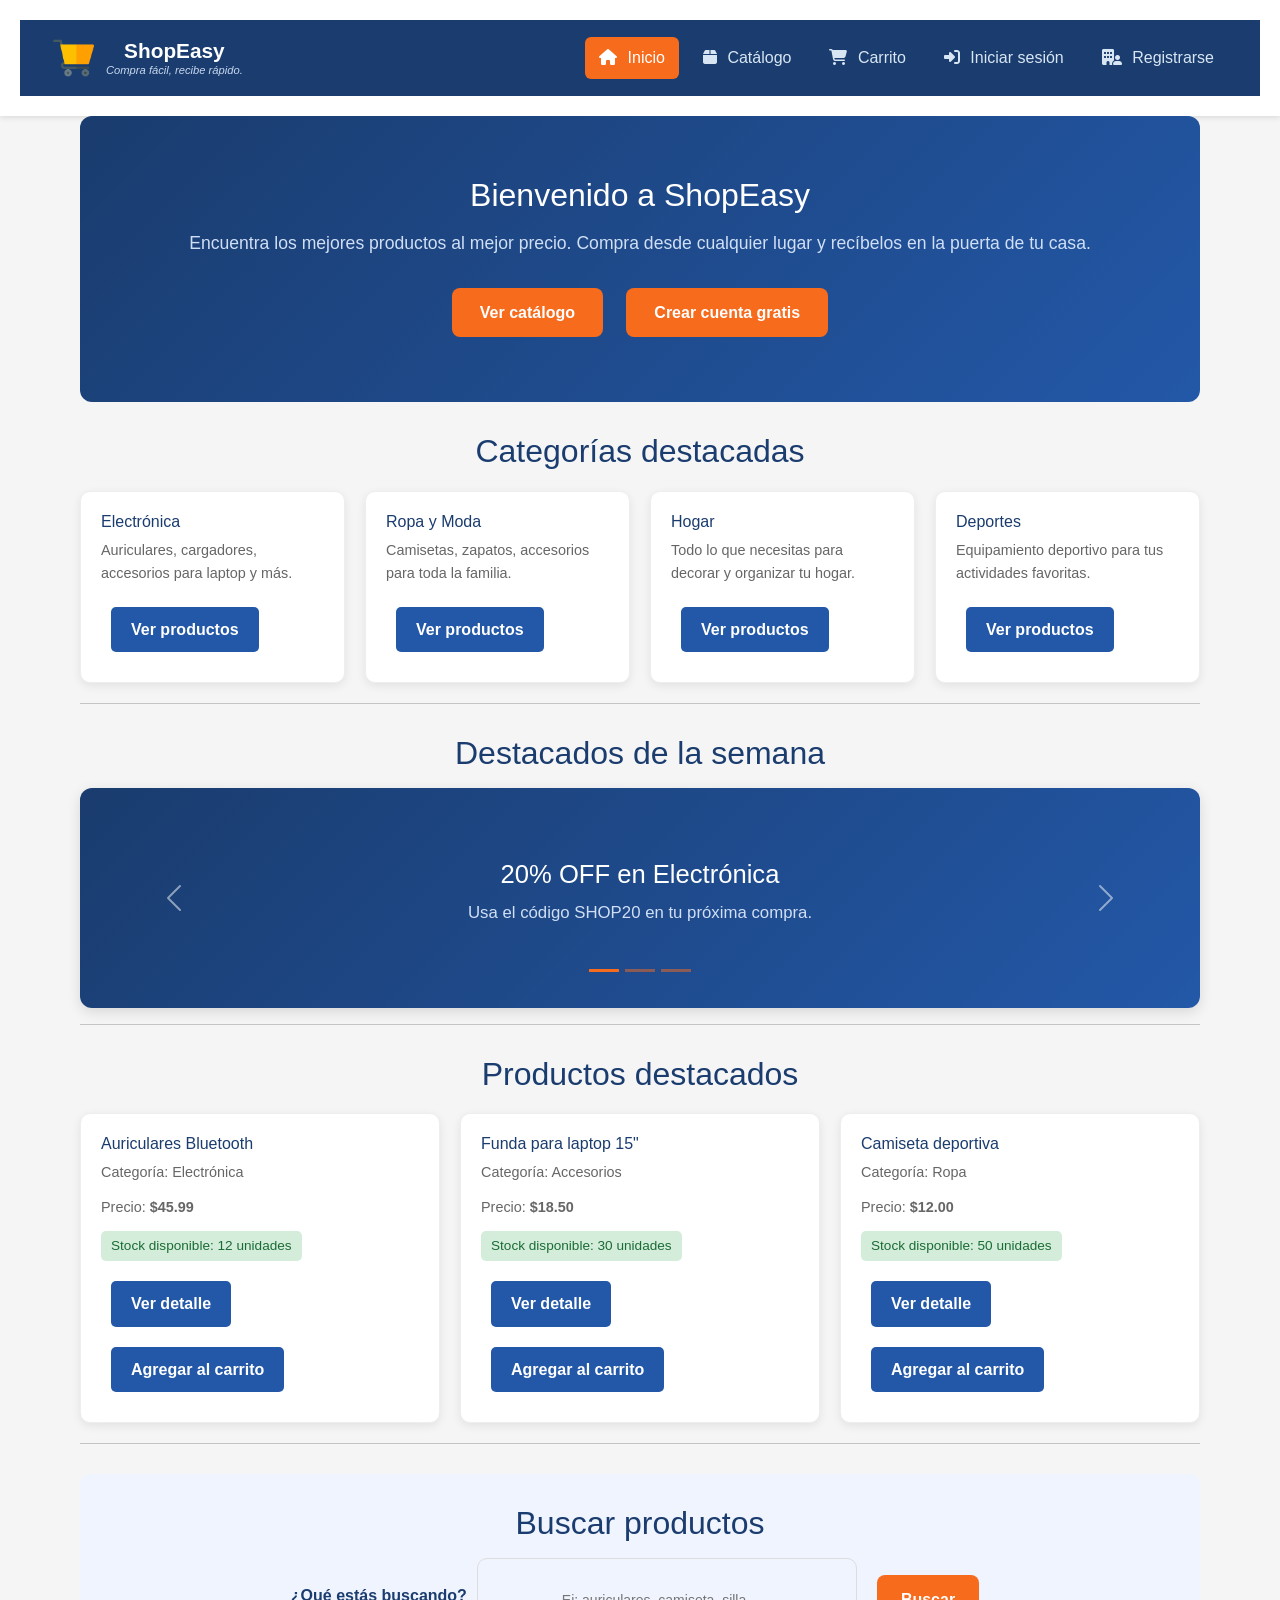
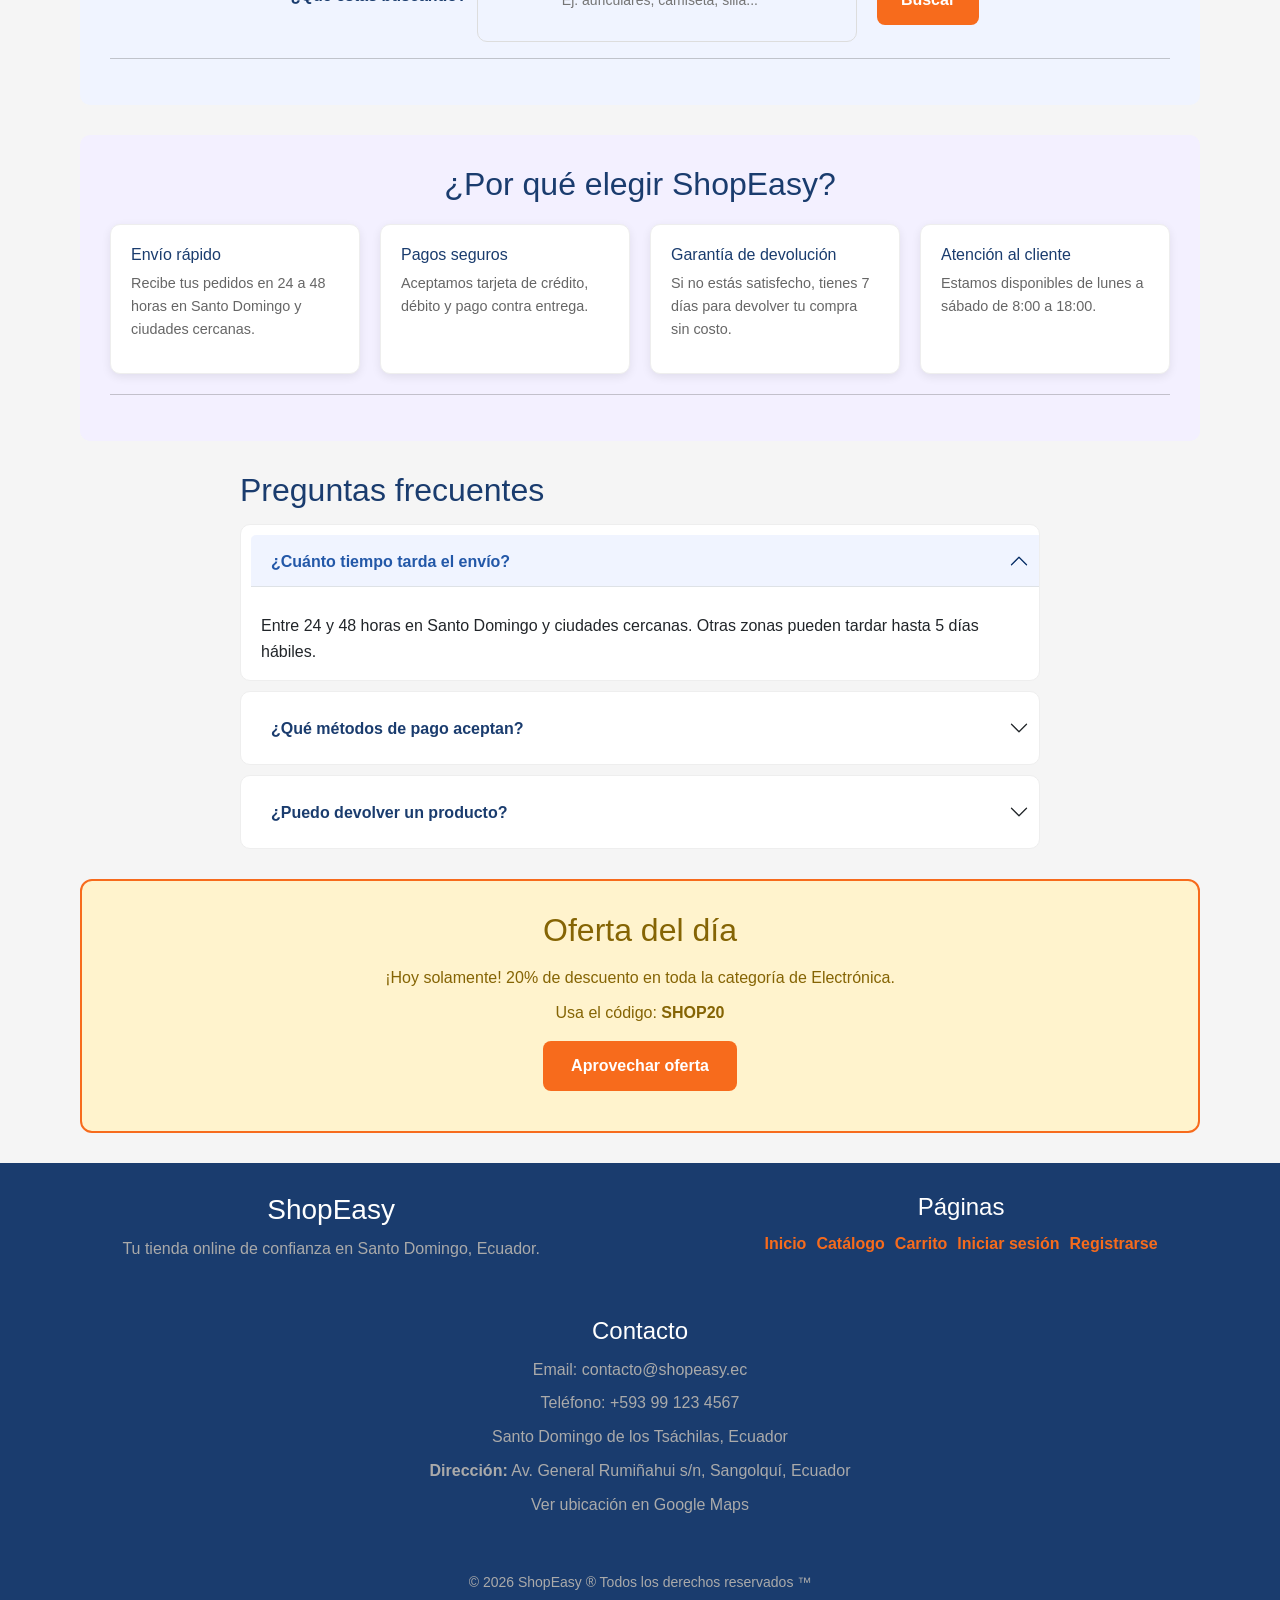
==== commit 988eee37: "Finalización del proyecto web parcial 2" ====
--- a/home.html
+++ b/home.html
@@ -7,6 +7,7 @@
   <title>ShopEasy - Página de Inicio</title>
   <link rel="icon" href="img/icon/carrito-de-compras.png">
   <link rel="stylesheet" href="https://cdnjs.cloudflare.com/ajax/libs/font-awesome/6.5.0/css/all.min.css">
+  <link rel="stylesheet" href="https://cdn.jsdelivr.net/npm/bootstrap@5.3.3/dist/css/bootstrap.min.css">
   <link rel="stylesheet" href="css/general.css">
   <link rel="stylesheet" href="css/home.css">
 </head>
@@ -15,19 +16,53 @@
 
   <!-- ENCABEZADO / NAVEGACIÓN -->
   <header>
-    <figure class="logo-contenido">
-      <img src="img/logoCarritoShopEasy.png" alt="Logo carrito ShopEasy" />
-    </figure>
-    <h1>ShopEasy</h1>
-    <p><em>Compra fácil, recibe rápido.</em></p>
-    <nav>
-      <ul>
-        <li><a href="#"><i class="fa-solid fa-house"></i> Inicio</a></li>
-        <li><a href="catalogo/catalogo.html"><i class="fa-solid fa-box"></i> Catálogo</a></li>
-        <li><a href="carrito/carrito.html"><i class="fa-solid fa-cart-shopping"></i> Carrito</a></li>
-        <li><a href="login/login.html"><i class="fa-solid fa-right-to-bracket"></i> Iniciar sesión</a></li>
-        <li><a href="registro/registro.html"><i class="fa-solid fa-building-user"></i> Registrarse</a></li>
-      </ul>
+    <nav class="navbar navbar-expand-lg navbar-shopeasy">
+      <div class="container-fluid">
+
+        <a class="navbar-brand" href="home.html">
+          <img src="img/logoCarritoShopEasy.png" alt="Logo carrito ShopEasy" />
+          <span>
+            ShopEasy
+            <small>Compra fácil, recibe rápido.</small>
+          </span>
+        </a>
+
+        <button class="navbar-toggler" type="button" data-bs-toggle="collapse" data-bs-target="#navbarShopEasy"
+          aria-controls="navbarShopEasy" aria-expanded="false" aria-label="Abrir menú de navegación">
+          <span class="navbar-toggler-icon"></span>
+        </button>
+
+        <div class="collapse navbar-collapse" id="navbarShopEasy">
+          <ul class="navbar-nav ms-auto mb-2 mb-lg-0">
+            <li class="nav-item">
+              <a class="nav-link active" aria-current="page" href="home.html">
+                <i class="fa-solid fa-house"></i> Inicio
+              </a>
+            </li>
+            <li class="nav-item">
+              <a class="nav-link" href="catalogo/catalogo.html">
+                <i class="fa-solid fa-box"></i> Catálogo
+              </a>
+            </li>
+            <li class="nav-item">
+              <a class="nav-link" href="carrito/carrito.html">
+                <i class="fa-solid fa-cart-shopping"></i> Carrito
+              </a>
+            </li>
+            <li class="nav-item">
+              <a class="nav-link" href="login/login.html">
+                <i class="fa-solid fa-right-to-bracket"></i> Iniciar sesión
+              </a>
+            </li>
+            <li class="nav-item">
+              <a class="nav-link" href="registro/registro.html">
+                <i class="fa-solid fa-building-user"></i> Registrarse
+              </a>
+            </li>
+          </ul>
+        </div>
+
+      </div>
     </nav>
   </header>
 
@@ -37,7 +72,8 @@
     <!-- SECCIÓN HERO / BIENVENIDA -->
     <section id="presentacion">
       <h2>Bienvenido a ShopEasy</h2>
-      <p>Encuentra los mejores productos al mejor precio. Compra desde cualquier lugar y recíbelos en la puerta de tu casa.</p>
+      <p>Encuentra los mejores productos al mejor precio. Compra desde cualquier lugar y recíbelos en la puerta de tu
+        casa.</p>
       <button><a href="catalogo/catalogo.html">Ver catálogo</a></button>
       &nbsp;
       <button><a href="registro/registro.html">Crear cuenta gratis</a></button>
@@ -75,6 +111,48 @@
       <hr>
     </section>
 
+    <!-- CARRUSEL DE OFERTAS / PRODUCTOS DESTACADOS (Bootstrap) -->
+    <section id="carrusel-ofertas">
+      <h2>Destacados de la semana</h2>
+      <div id="carruselShopEasy" class="carousel slide" data-bs-ride="carousel">
+        <div class="carousel-indicators">
+          <button type="button" data-bs-target="#carruselShopEasy" data-bs-slide-to="0" class="active"
+            aria-current="true" aria-label="Slide 1"></button>
+          <button type="button" data-bs-target="#carruselShopEasy" data-bs-slide-to="1" aria-label="Slide 2"></button>
+          <button type="button" data-bs-target="#carruselShopEasy" data-bs-slide-to="2" aria-label="Slide 3"></button>
+        </div>
+        <div class="carousel-inner">
+          <div class="carousel-item active">
+            <div class="carrusel-slide-contenido">
+              <h3>20% OFF en Electrónica</h3>
+              <p>Usa el código SHOP20 en tu próxima compra.</p>
+            </div>
+          </div>
+          <div class="carousel-item">
+            <div class="carrusel-slide-contenido">
+              <h3>Envío gratis desde $50</h3>
+              <p>Aplica en todas las categorías esta semana.</p>
+            </div>
+          </div>
+          <div class="carousel-item">
+            <div class="carrusel-slide-contenido">
+              <h3>Nuevos productos cada semana</h3>
+              <p>Visita el catálogo y descubre las novedades.</p>
+            </div>
+          </div>
+        </div>
+        <button class="carousel-control-prev" type="button" data-bs-target="#carruselShopEasy" data-bs-slide="prev">
+          <span class="carousel-control-prev-icon" aria-hidden="true"></span>
+          <span class="visually-hidden">Anterior</span>
+        </button>
+        <button class="carousel-control-next" type="button" data-bs-target="#carruselShopEasy" data-bs-slide="next">
+          <span class="carousel-control-next-icon" aria-hidden="true"></span>
+          <span class="visually-hidden">Siguiente</span>
+        </button>
+      </div>
+      <hr>
+    </section>
+
     <!-- SECCIÓN PRODUCTOS DESTACADOS -->
     <section id="productos-destacados">
       <h2>Productos destacados</h2>
@@ -84,8 +162,8 @@
           <h3>Auriculares Bluetooth</h3>
           <p>Categoría: Electrónica</p>
           <p>Precio: <strong>$45.99</strong></p>
-          <p class="nota">Stock disponible: 12 unidades</p>
-          <button><a href="#">Ver detalle</a></button><br><br>
+          <p class="nota">Stock disponible: 12 unidades</p><br>
+          <button><a href="#">Ver detalle</a></button>
           <button><a href="#carrito.html?agregar=501">Agregar al carrito</a></button>
         </article>
 
@@ -93,8 +171,8 @@
           <h3>Funda para laptop 15"</h3>
           <p>Categoría: Accesorios</p>
           <p>Precio: <strong>$18.50</strong></p>
-          <p class="nota">Stock disponible: 30 unidades</p>
-          <button><a href="#">Ver detalle</a></button><br><br>
+          <p class="nota">Stock disponible: 30 unidades</p><br>
+          <button><a href="#">Ver detalle</a></button>
           <button><a href="#carrito.html?agregar=501">Agregar al carrito</a></button>
         </article>
 
@@ -102,8 +180,8 @@
           <h3>Camiseta deportiva</h3>
           <p>Categoría: Ropa</p>
           <p>Precio: <strong>$12.00</strong></p>
-          <p class="nota">Stock disponible: 50 unidades</p>
-          <button><a href="#">Ver detalle</a></button><br><br>
+          <p class="nota">Stock disponible: 50 unidades</p><br>
+          <button><a href="#">Ver detalle</a></button>
           <button><a href="#carrito.html?agregar=501">Agregar al carrito</a></button>
         </article>
       </section>
@@ -151,13 +229,53 @@
 
     <!-- SECCIÓN INFORMACIÓN -->
     <section id="objetivo">
-      <details>
-        <summary>¿Cuál es el objetivo de ShopEasy?</summary>
-        <p>
-          El presente proyecto tiene como objetivo facilitar las compras online
-          de forma rápida, segura y accesible para todos los usuarios.
-        </p>
-      </details>
+      <!-- PREGUNTAS FRECUENTES (Bootstrap Accordion) -->
+      <section id="preguntas-frecuentes">
+        <h2>Preguntas frecuentes</h2>
+        <div class="accordion" id="accordionFAQ">
+
+          <div class="accordion-item">
+            <h3 class="accordion-header">
+              <button class="accordion-button" type="button" data-bs-toggle="collapse" data-bs-target="#faq1">
+                ¿Cuánto tiempo tarda el envío?
+              </button>
+            </h3>
+            <div id="faq1" class="accordion-collapse collapse show" data-bs-parent="#accordionFAQ">
+              <div class="accordion-body">
+                Entre 24 y 48 horas en Santo Domingo y ciudades cercanas. Otras zonas pueden tardar hasta 5 días
+                hábiles.
+              </div>
+            </div>
+          </div>
+
+          <div class="accordion-item">
+            <h3 class="accordion-header">
+              <button class="accordion-button collapsed" type="button" data-bs-toggle="collapse" data-bs-target="#faq2">
+                ¿Qué métodos de pago aceptan?
+              </button>
+            </h3>
+            <div id="faq2" class="accordion-collapse collapse" data-bs-parent="#accordionFAQ">
+              <div class="accordion-body">
+                Aceptamos tarjeta de crédito, débito y pago contra entrega en efectivo.
+              </div>
+            </div>
+          </div>
+
+          <div class="accordion-item">
+            <h3 class="accordion-header">
+              <button class="accordion-button collapsed" type="button" data-bs-toggle="collapse" data-bs-target="#faq3">
+                ¿Puedo devolver un producto?
+              </button>
+            </h3>
+            <div id="faq3" class="accordion-collapse collapse" data-bs-parent="#accordionFAQ">
+              <div class="accordion-body">
+                Sí, tienes 7 días desde la entrega para solicitar la devolución sin costo adicional.
+              </div>
+            </div>
+          </div>
+
+        </div>
+      </section>
     </section>
 
     <!-- SECCIÓN OFERTA ESPECIAL -->
@@ -199,7 +317,7 @@
 
     <small>&copy; 2026 ShopEasy &reg; Todos los derechos reservados &trade;</small>
   </footer>
-
+  <script src="https://cdn.jsdelivr.net/npm/bootstrap@5.3.3/dist/js/bootstrap.bundle.min.js"></script>
 </body>
 
-</html>
+</html>
--- a/css/general.css
+++ b/css/general.css
@@ -115,6 +115,14 @@
     text-align: center;
 }
 
+main.main-centrado {
+    display: flex;
+    flex-direction: column;
+    align-items: center;
+    justify-content: center;
+    min-height: 80vh;
+}
+
 section {
     margin-bottom: 30px;
 }
@@ -140,6 +148,20 @@
     padding: 30px 20px;
     margin-top: 20px;
     text-align: center;
+    /* Distribución Flexbox en el footer */
+    display: flex;
+    flex-wrap: wrap;
+    justify-content: space-around;
+    align-items: flex-start;
+    gap: 20px;
+}
+
+footer small {
+    width: 100%;
+    display: block;
+    text-align: center;
+    margin-top: 10px;
+    color: #aaaaaa;
 }
 
 /* ============================================================
@@ -151,11 +173,16 @@
     list-style: none;
     padding: 0;
     margin: 0;
+    /* Flexbox en el menú de navegación */
+    display: flex;
+    flex-wrap: wrap;
+    justify-content: center;
+    align-items: center;
+    gap: 10px;
 }
 
 nav li {
-    display: inline;
-    margin: 0 15px;
+    margin: 0;
 }
 
 nav a {
@@ -183,25 +210,8 @@
 
 /* ============================================================
    BLOQUE 5: CONTENIDO Y SECCIONES
-   Estilos para main, section, article y aside.
-   ============================================================ */
-
-section article {
-    width: 220px;
-    display: inline-block;
-    vertical-align: top;
-    margin: 10px;
-}
-
-section article h3 {
-    color: #2358a8;
-    margin-bottom: 10px;
-}
-
-section article p {
-    color: #666666;
-    margin-bottom: 15px;
-}
+   Estilos para main, aside.
+   ============================================================ */
 
 aside h2 {
     color: #1a3c6e;
@@ -220,11 +230,10 @@
    ============================================================ */
 
 img {
-    width: 50px;
     max-width: 100%;
-    height: 50px;
+    height: auto;
     border-radius: 5px;
-    display: flexbox;
+    display: block;
 }
 
 figure {
@@ -358,6 +367,8 @@
     font-family: inherit;
     font-weight: bold;
     cursor: pointer;
+    margin: 10px;
+    text-decoration: none;
 }
 
 button a {
@@ -367,20 +378,56 @@
 button:hover {
     background-color: #1a3c6e;
 }
-
 
 fieldset {
     border: 2px solid #eeeeee;
     border-radius: 10px;
     padding: 20px;
     margin-bottom: 25px;
-    display: block;
+    display: flexbox;
+    text-align: left;
+}
+
+/* ===== CHECKBOXES Y RADIOS ===== */
+
+input[type="checkbox"],
+input[type="radio"] {
+    width: auto;
+    margin-right: 8px;
+    vertical-align: middle;
+}
+
+/* Cada opción en una sola línea */
+.tipo-cuenta label,
+.campo-form label {
+    display: flex;
+    align-items: center;
+    gap: 8px;
+    text-align: left;
+    margin-bottom: 10px;
+    font-weight: normal;
 }
 
 legend {
     font-weight: bold;
     color: #1a3c6e;
     padding: 0 10px;
+}
+
+.opcion {
+    display: flex;
+    align-items: center;
+    gap: 8px;
+    text-align: left;
+    margin-bottom: 10px;
+    font-weight: normal;
+}
+
+.opcion input[type="checkbox"],
+.opcion input[type="radio"] {
+    width: auto;
+    margin: 0;
+    flex-shrink: 0;
 }
 
 abbr {
@@ -479,4 +526,164 @@
 
 footer small {
     color: #aaaaaa;
+}
+
+/* ============================================================
+   BLOQUE 11: NAVBAR DE BOOTSTRAP PERSONALIZADO
+   Adapta el navbar al estilo visual de ShopEasy
+   (azul corporativo, logo, enlaces con icono).
+   ============================================================ */
+
+.navbar-shopeasy {
+    background-color: #1a3c6e;
+    padding: 12px 20px;
+}
+
+.navbar-shopeasy .navbar-brand {
+    display: flex;
+    align-items: center;
+    gap: 12px;
+    color: #ffffff;
+}
+
+.navbar-shopeasy .navbar-brand img {
+    width: 42px;
+    height: 42px;
+    border-radius: 8px;
+}
+
+.navbar-shopeasy .navbar-brand span {
+    display: flex;
+    flex-direction: column;
+    line-height: 1.2;
+    font-size: 1.3rem;
+    font-weight: bold;
+}
+
+.navbar-shopeasy .navbar-brand small {
+    font-size: 0.7rem;
+    font-weight: normal;
+    font-style: italic;
+    color: #c9d8ef;
+}
+
+.navbar-shopeasy .nav-link {
+    color: #d8e6f3 !important;
+    font-weight: 500;
+    padding: 8px 14px !important;
+    border-radius: 6px;
+    transition: background-color 0.25s ease, color 0.25s ease;
+}
+
+.navbar-shopeasy .nav-link i {
+    margin-right: 6px;
+}
+
+.navbar-shopeasy .nav-link:hover {
+    background-color: #2358a8;
+    color: #ffffff !important;
+}
+
+.navbar-shopeasy .nav-link.active {
+    background-color: #f76b1c;
+    color: #ffffff !important;
+}
+
+.navbar-shopeasy .navbar-toggler {
+    border: none;
+}
+
+.navbar-shopeasy .navbar-toggler:focus {
+    box-shadow: 0 0 0 2px #f76b1c;
+}
+
+/* Ícono de hamburguesa en blanco para que sea visible sobre fondo azul */
+.navbar-shopeasy .navbar-toggler-icon {
+    background-image: url("data:image/svg+xml,%3csvg xmlns='http://www.w3.org/2000/svg' viewBox='0 0 30 30'%3e%3cpath stroke='rgba(255,255,255,1)' stroke-linecap='round' stroke-miterlimit='10' stroke-width='2' d='M4 7h22M4 15h22M4 23h22'/%3e%3c/svg%3e");
+}
+
+/* ============================================================
+   BLOQUE 12: BREADCRUMB PERSONALIZADO (Bootstrap)
+   ============================================================ */
+
+.breadcrumb-shopeasy {
+    width: 100%;
+    max-width: 480px;
+    margin-top: 20px;
+}
+
+.breadcrumb-shopeasy .breadcrumb {
+    background-color: #ffffff;
+    border-radius: 8px;
+    padding: 10px 16px;
+    margin-bottom: 0;
+    box-shadow: 0 2px 6px rgba(0, 0, 0, 0.06);
+}
+
+.breadcrumb-shopeasy .breadcrumb-item a {
+    color: #2358a8;
+    text-decoration: none;
+    font-weight: 500;
+}
+
+.breadcrumb-shopeasy .breadcrumb-item a:hover {
+    color: #f76b1c;
+    text-decoration: underline;
+}
+
+.breadcrumb-shopeasy .breadcrumb-item.active {
+    color: #1a3c6e;
+    font-weight: bold;
+}
+
+/* ============================================================
+   BLOQUE 13: ALERT PERSONALIZADO (Bootstrap)
+   ============================================================ */
+
+.alert-shopeasy {
+    background-color: #e8f1fc;
+    border: 1px solid #b9d4ef;
+    color: #1a3c6e;
+    border-radius: 10px;
+    padding: 14px 18px;
+    font-size: 0.9em;
+    text-align: left;
+    margin-bottom: 20px;
+}
+
+.alert-shopeasy i {
+    color: #2358a8;
+    margin-right: 8px;
+}
+
+/* ============================================================
+   BLOQUE FINAL: AJUSTES MOBILE-FIRST GENERALES
+   Tipografía y espaciados base pensados para móvil,
+   que se amplían en pantallas más grandes.
+   ============================================================ */
+
+body {
+    font-size: 0.95rem;
+}
+
+header h1 {
+    font-size: 1.5rem;
+}
+
+/* Tablet en adelante: aumenta tipografía y espaciado */
+@media (min-width: 768px) {
+    body {
+        font-size: 1rem;
+    }
+
+    header h1 {
+        font-size: 2rem;
+    }
+}
+
+/* Escritorio en adelante: márgenes más amplios en main */
+@media (min-width: 992px) {
+    main {
+        padding: 0 40px;
+    }
 }
--- a/css/home.css
+++ b/css/home.css
@@ -226,3 +226,160 @@
     width: 60px;
     height: 60px;
 }
+
+/* ============================================================
+   BLOQUE 9: HEADER CON FLEXBOX
+   Alinea logo, título y nav dentro del header.
+   ============================================================ */
+
+/* header {
+    display: flex;
+    flex-direction: column;
+    align-items: center;
+    gap: 8px;
+}
+ */
+/* ============================================================
+   BLOQUE 10: GALERÍA VISUAL DE CATEGORÍAS CON GRID
+   Presenta las categorías como un mosaico de tarjetas con Grid.
+   ============================================================ */
+
+/* BASE: móvil — 1 columna */
+#categorias .grupo-tarjetas {
+    display: grid;
+    grid-template-columns: 1fr;
+    gap: 20px;
+    margin: 20px 0;
+}
+
+/* Tablet en adelante: 2 columnas */
+@media (min-width: 600px) {
+    #categorias .grupo-tarjetas {
+        grid-template-columns: repeat(2, 1fr);
+    }
+}
+
+/* Escritorio en adelante: 4 columnas */
+@media (min-width: 992px) {
+    #categorias .grupo-tarjetas {
+        grid-template-columns: repeat(4, 1fr);
+    }
+}
+
+/* ============================================================
+   BLOQUE 11: SECCIÓN DE PRODUCTOS DESTACADOS CON GRID
+   Organiza los productos destacados en columnas con Grid.
+   ============================================================ */
+
+/* BASE: móvil — 1 columna */
+#productos-destacados .grupo-tarjetas {
+    display: grid;
+    grid-template-columns: 1fr;
+    gap: 20px;
+    margin: 20px 0;
+}
+
+/* Tablet: 2 columnas */
+@media (min-width: 600px) {
+    #productos-destacados .grupo-tarjetas {
+        grid-template-columns: repeat(2, 1fr);
+        text-align: center;
+    }
+}
+
+/* Escritorio: 3 columnas */
+@media (min-width: 900px) {
+    #productos-destacados .grupo-tarjetas {
+        grid-template-columns: repeat(3, 1fr);
+    }
+}
+
+/* ============================================================
+   BLOQUE 12: MEJORAS BOX MODEL EN TARJETAS
+   Aplica correctamente width, padding, border y border-radius.
+   ============================================================ */
+
+.tarjeta {
+    width: 100%; /* ocupa la columna del Grid */
+    box-sizing: border-box;
+}
+
+/* ============================================================
+   BLOQUE 13: SECCIÓN ¿POR QUÉ ELEGIRNOS? — FLEXBOX
+   Distribuye las ventajas en fila con Flexbox.
+   ============================================================ */
+
+#elegirnos .grupo-tarjetas {
+    display: flex;
+    flex-wrap: wrap;
+    justify-content: center;
+    gap: 20px;
+}
+
+#elegirnos .tarjeta {
+    flex: 1 1 200px;
+    max-width: 260px;
+}
+
+/* ============================================================
+   BLOQUE 14: CARRUSEL PERSONALIZADO (Bootstrap)
+   ============================================================ */
+
+#carrusel-ofertas .carousel {
+    border-radius: 12px;
+    overflow: hidden;
+    box-shadow: 0 4px 14px rgba(0,0,0,0.12);
+}
+
+.carrusel-slide-contenido {
+    background: linear-gradient(135deg, #1a3c6e 0%, #2358a8 100%);
+    color: #ffffff;
+    padding: 60px 30px;
+    text-align: center;
+    min-height: 220px;
+    display: flex;
+    flex-direction: column;
+    justify-content: center;
+    align-items: center;
+}
+
+.carrusel-slide-contenido h3 {
+    color: #ffffff;
+    font-size: 1.6em;
+    margin-bottom: 10px;
+}
+
+.carrusel-slide-contenido p {
+    color: #d0dff5;
+    font-size: 1.05em;
+}
+
+.carousel-indicators [data-bs-target] {
+    background-color: #f76b1c;
+}
+
+/* ============================================================
+   BLOQUE 15: ACCORDION PERSONALIZADO (Bootstrap)
+   ============================================================ */
+
+#preguntas-frecuentes .accordion-item {
+    border: 1px solid #eeeeee;
+    border-radius: 10px;
+    margin-bottom: 10px;
+    overflow: hidden;
+}
+
+#preguntas-frecuentes .accordion-button {
+    font-weight: bold;
+    color: #1a3c6e;
+    background-color: #ffffff;
+}
+
+#preguntas-frecuentes .accordion-button:not(.collapsed) {
+    color: #2358a8;
+    background-color: #f0f4ff;
+}
+
+#preguntas-frecuentes .accordion-button:focus {
+    box-shadow: 0 0 0 2px #2358a8;
+}
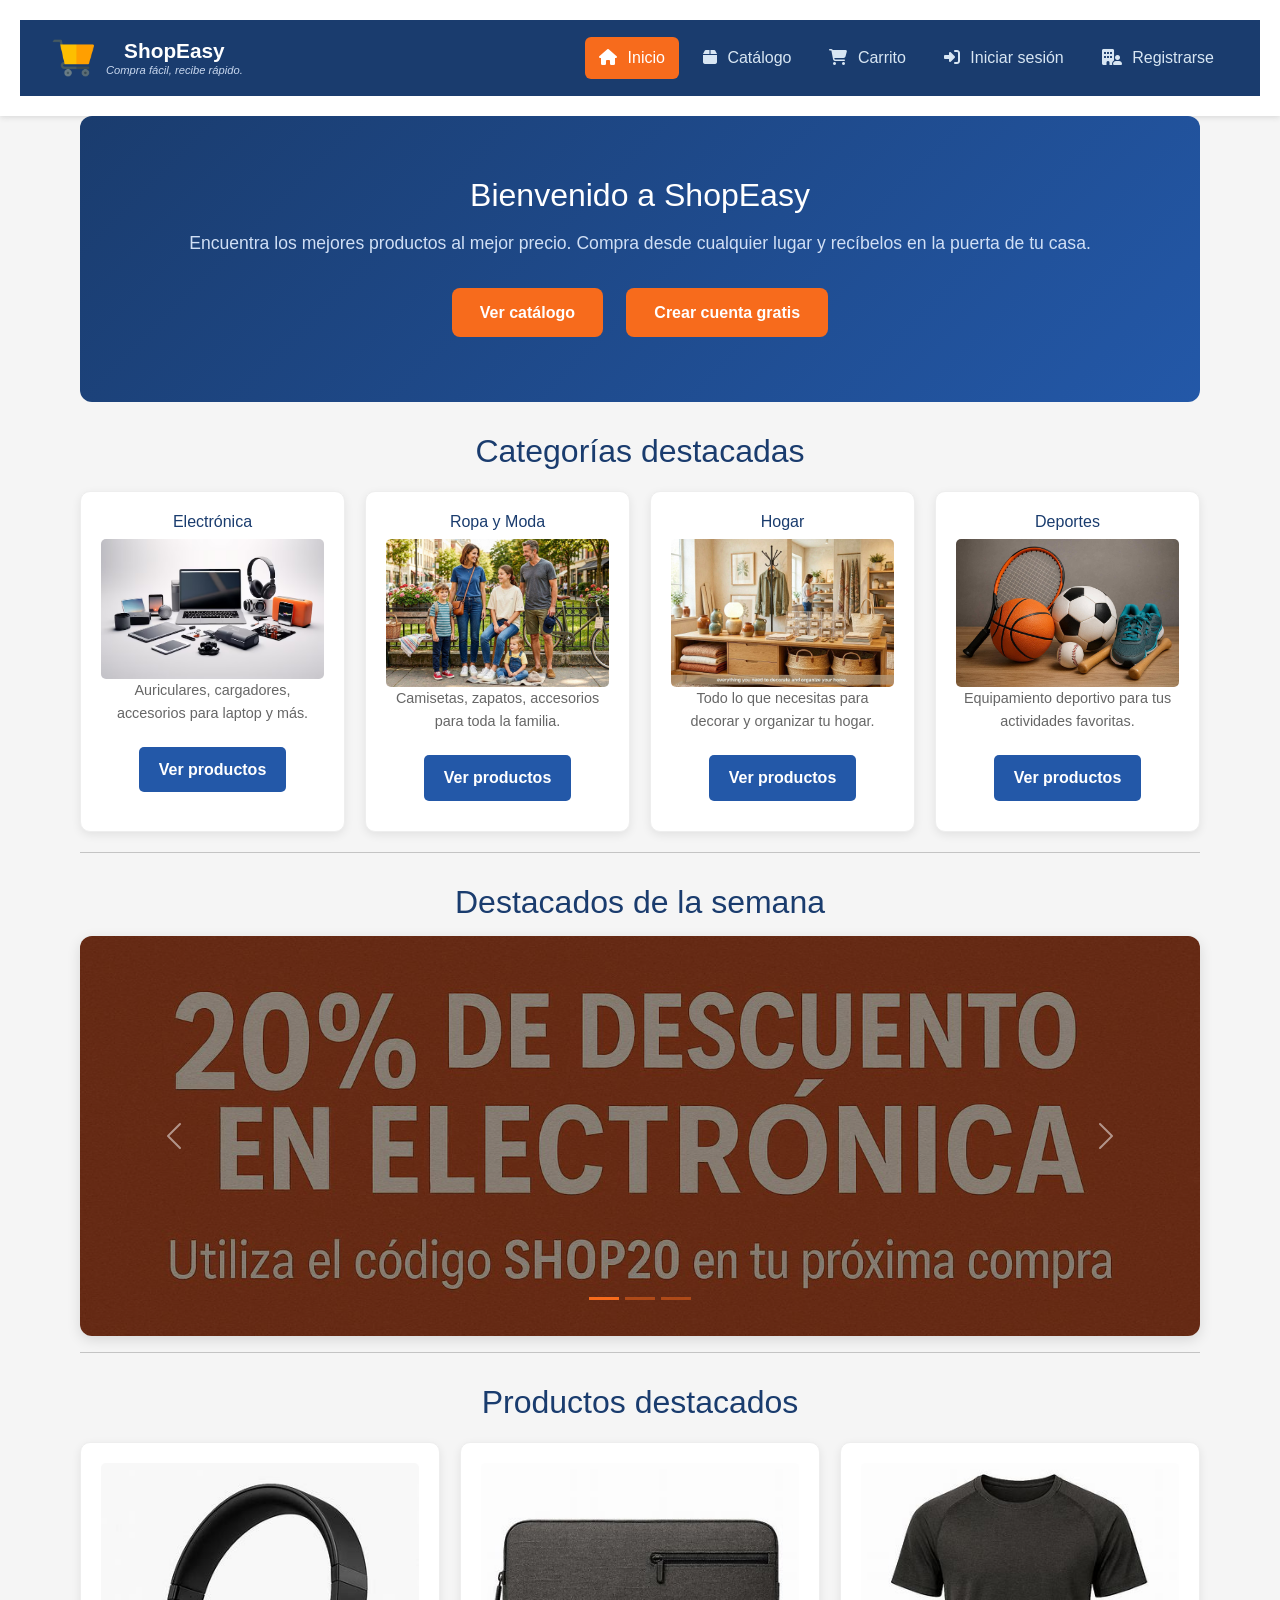
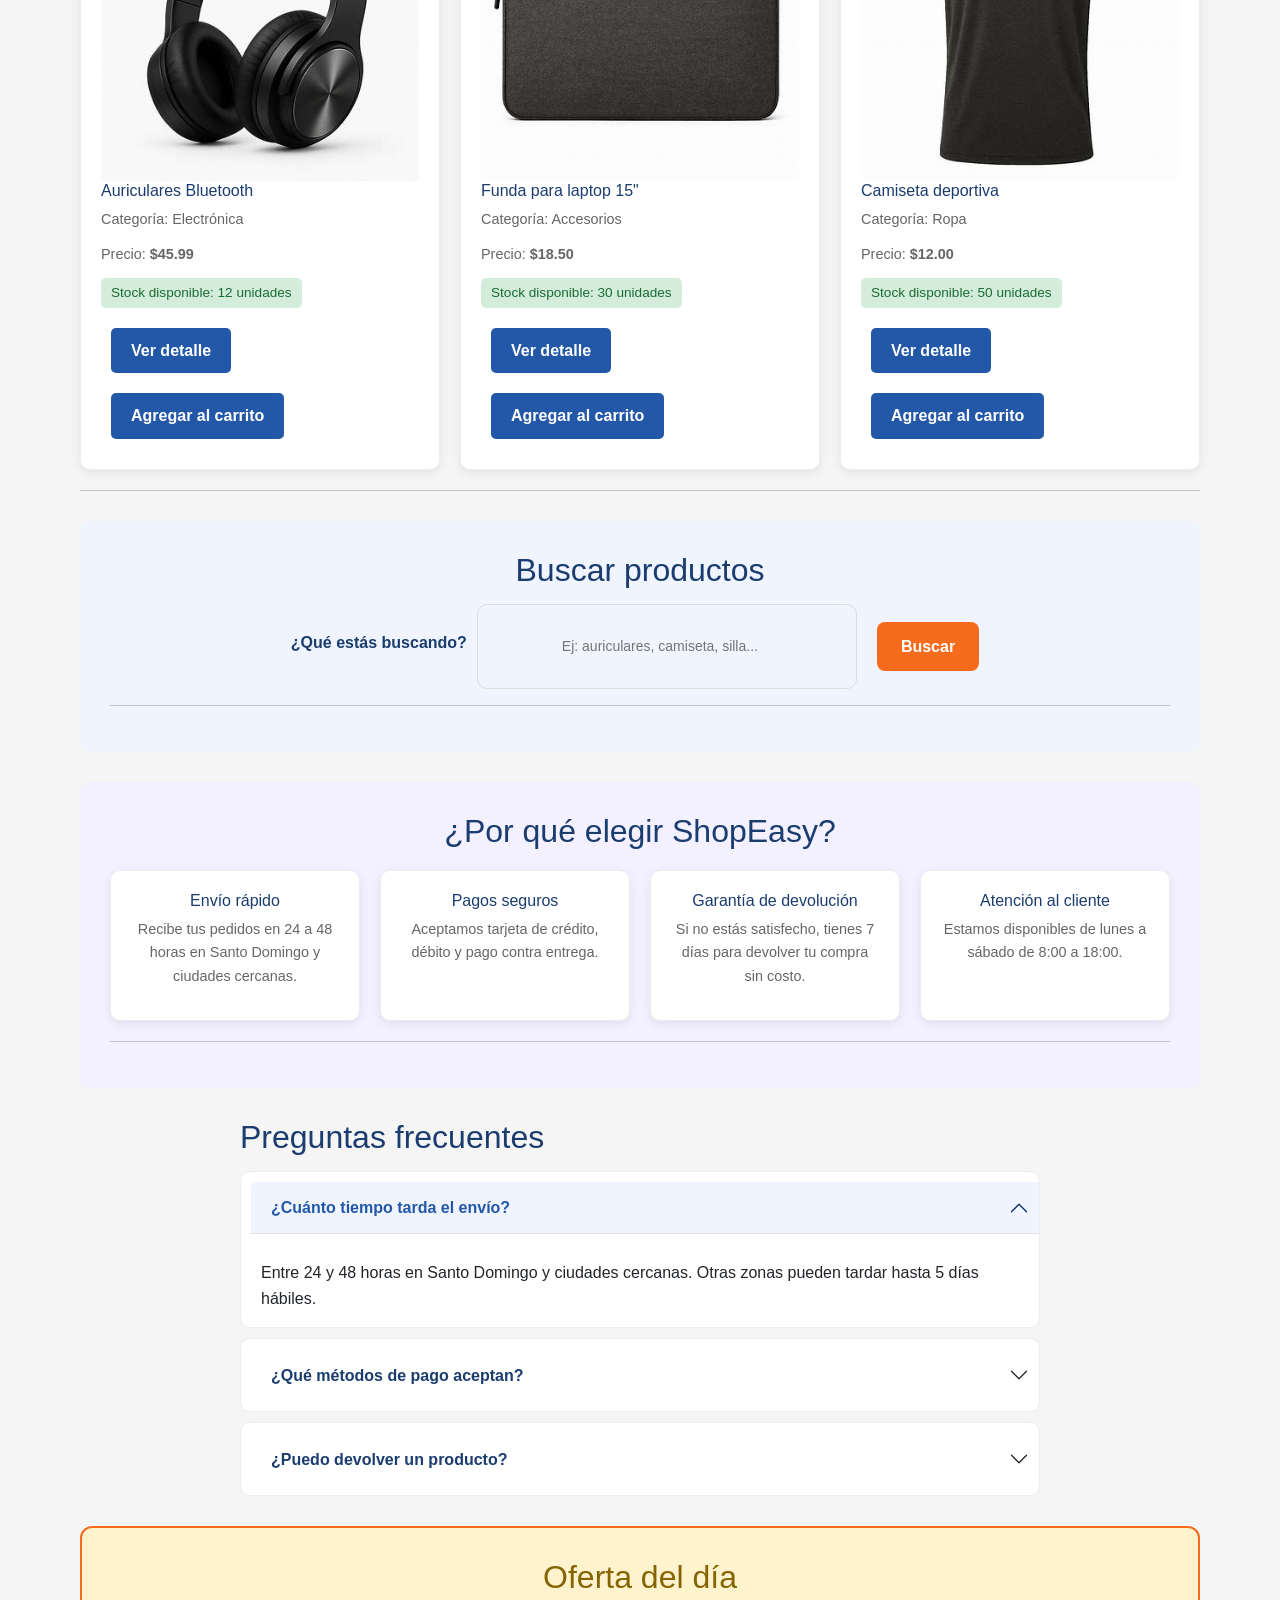
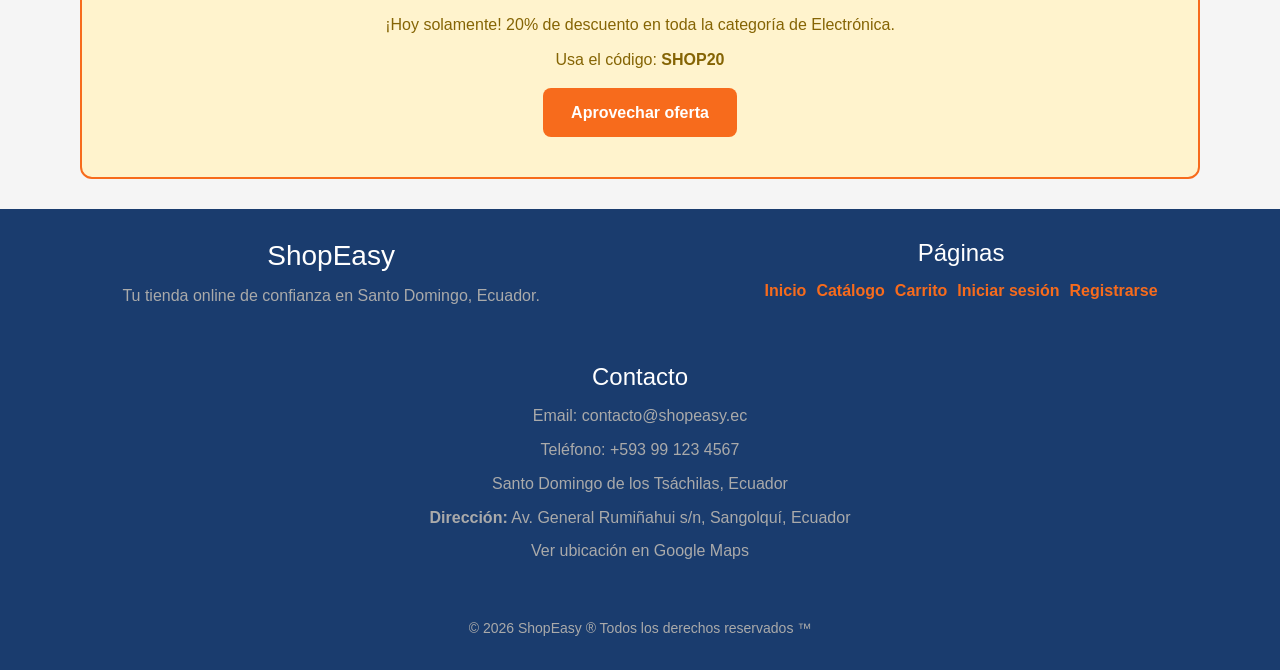
==== commit 3bad6941: "Se agregan imagenes a 2 páginas (home y catalogo)" ====
--- a/home.html
+++ b/home.html
@@ -86,24 +86,28 @@
       <section class="grupo-tarjetas">
         <article class="tarjeta">
           <h3>Electrónica</h3>
+          <img src="img/productosElec.avif" alt="productos-electronicos">
           <p>Auriculares, cargadores, accesorios para laptop y más.</p>
           <button><a href="catalogo/catalogo.html">Ver productos</a></button>
         </article>
 
         <article class="tarjeta">
           <h3>Ropa y Moda</h3>
+          <img src="img/productosRopa.jpg" alt="productos-ropaymoda">
           <p>Camisetas, zapatos, accesorios para toda la familia.</p>
           <button><a href="catalogo/catalogo.html">Ver productos</a></button>
         </article>
 
         <article class="tarjeta">
           <h3>Hogar</h3>
+          <img src="img/productosHogar.jpg" alt="productos-hogar">
           <p>Todo lo que necesitas para decorar y organizar tu hogar.</p>
           <button><a href="catalogo/catalogo.html">Ver productos</a></button>
         </article>
 
         <article class="tarjeta">
           <h3>Deportes</h3>
+          <img src="img/productosDeportes.jpg" alt="productos-deportes">
           <p>Equipamiento deportivo para tus actividades favoritas.</p>
           <button><a href="catalogo/catalogo.html">Ver productos</a></button>
         </article>
@@ -123,21 +127,24 @@
         </div>
         <div class="carousel-inner">
           <div class="carousel-item active">
+            <img src="img/carruselOferta.jpg" class="d-block w-100" alt="Oferta en electrónica">
             <div class="carrusel-slide-contenido">
-              <h3>20% OFF en Electrónica</h3>
-              <p>Usa el código SHOP20 en tu próxima compra.</p>
+              <h3></h3>
+              <p></p>
             </div>
           </div>
           <div class="carousel-item">
+            <img src="img/carruselEnvios.jpg" class="d-block w-100" alt="Envío gratis desde 50 dólares">
             <div class="carrusel-slide-contenido">
-              <h3>Envío gratis desde $50</h3>
-              <p>Aplica en todas las categorías esta semana.</p>
+              <h3></h3>
+              <p></p>
             </div>
           </div>
           <div class="carousel-item">
+            <img src="img/carruselDestacados.jpg" class="d-block w-100" alt="Nuevos productos cada semana">
             <div class="carrusel-slide-contenido">
-              <h3>Nuevos productos cada semana</h3>
-              <p>Visita el catálogo y descubre las novedades.</p>
+              <h3></h3>
+              <p></p>
             </div>
           </div>
         </div>
@@ -159,6 +166,7 @@
 
       <section class="grupo-tarjetas">
         <article class="tarjeta">
+          <img src="img/auricularesInalambricos.jpg" alt="auriculares-bluetooth-pro">
           <h3>Auriculares Bluetooth</h3>
           <p>Categoría: Electrónica</p>
           <p>Precio: <strong>$45.99</strong></p>
@@ -168,6 +176,7 @@
         </article>
 
         <article class="tarjeta">
+          <img src="img/fundaLaptop.jpg" alt="funda-laptop-15">
           <h3>Funda para laptop 15"</h3>
           <p>Categoría: Accesorios</p>
           <p>Precio: <strong>$18.50</strong></p>
@@ -177,6 +186,7 @@
         </article>
 
         <article class="tarjeta">
+          <img src="img/camisetaDeportiva.jpg" alt="camiseta-deportiva">
           <h3>Camiseta deportiva</h3>
           <p>Categoría: Ropa</p>
           <p>Precio: <strong>$12.00</strong></p>
--- a/css/home.css
+++ b/css/home.css
@@ -57,7 +57,7 @@
     padding: 20px;
     box-shadow: 0 3px 10px rgba(0, 0, 0, 0.08);
     transition: transform 0.2s ease, box-shadow 0.2s ease;
-    text-align: left;
+    text-align: center;
 }
 
 .tarjeta:hover {
@@ -239,6 +239,9 @@
     gap: 8px;
 }
  */
+#productos-destacados .tarjeta {
+    text-align: left;
+}
 /* ============================================================
    BLOQUE 10: GALERÍA VISUAL DE CATEGORÍAS CON GRID
    Presenta las categorías como un mosaico de tarjetas con Grid.
@@ -277,6 +280,7 @@
     grid-template-columns: 1fr;
     gap: 20px;
     margin: 20px 0;
+    text-align: left;
 }
 
 /* Tablet: 2 columnas */
@@ -291,6 +295,7 @@
 @media (min-width: 900px) {
     #productos-destacados .grupo-tarjetas {
         grid-template-columns: repeat(3, 1fr);
+        text-align: left;
     }
 }
 
@@ -331,16 +336,31 @@
     box-shadow: 0 4px 14px rgba(0,0,0,0.12);
 }
 
+.carousel-item {
+    position: relative;
+    background-color: #1a3c6e; 
+}
+
+.carousel-item img {
+    height: 400px;
+    width: 100%;
+    object-fit: cover;
+    filter: brightness(0.55);
+}
+
 .carrusel-slide-contenido {
-    background: linear-gradient(135deg, #1a3c6e 0%, #2358a8 100%);
-    color: #ffffff;
-    padding: 60px 30px;
-    text-align: center;
-    min-height: 220px;
+    position: absolute;
+    top: 0;
+    left: 0;
+    width: 100%;
+    height: 160%;
     display: flex;
     flex-direction: column;
     justify-content: center;
     align-items: center;
+    text-align: center;
+    padding: 20px;
+    color: #ffffff;
 }
 
 .carrusel-slide-contenido h3 {
@@ -350,7 +370,7 @@
 }
 
 .carrusel-slide-contenido p {
-    color: #d0dff5;
+    color: #f0f0f0;
     font-size: 1.05em;
 }
 
@@ -382,4 +402,5 @@
 
 #preguntas-frecuentes .accordion-button:focus {
     box-shadow: 0 0 0 2px #2358a8;
-}+}
+
